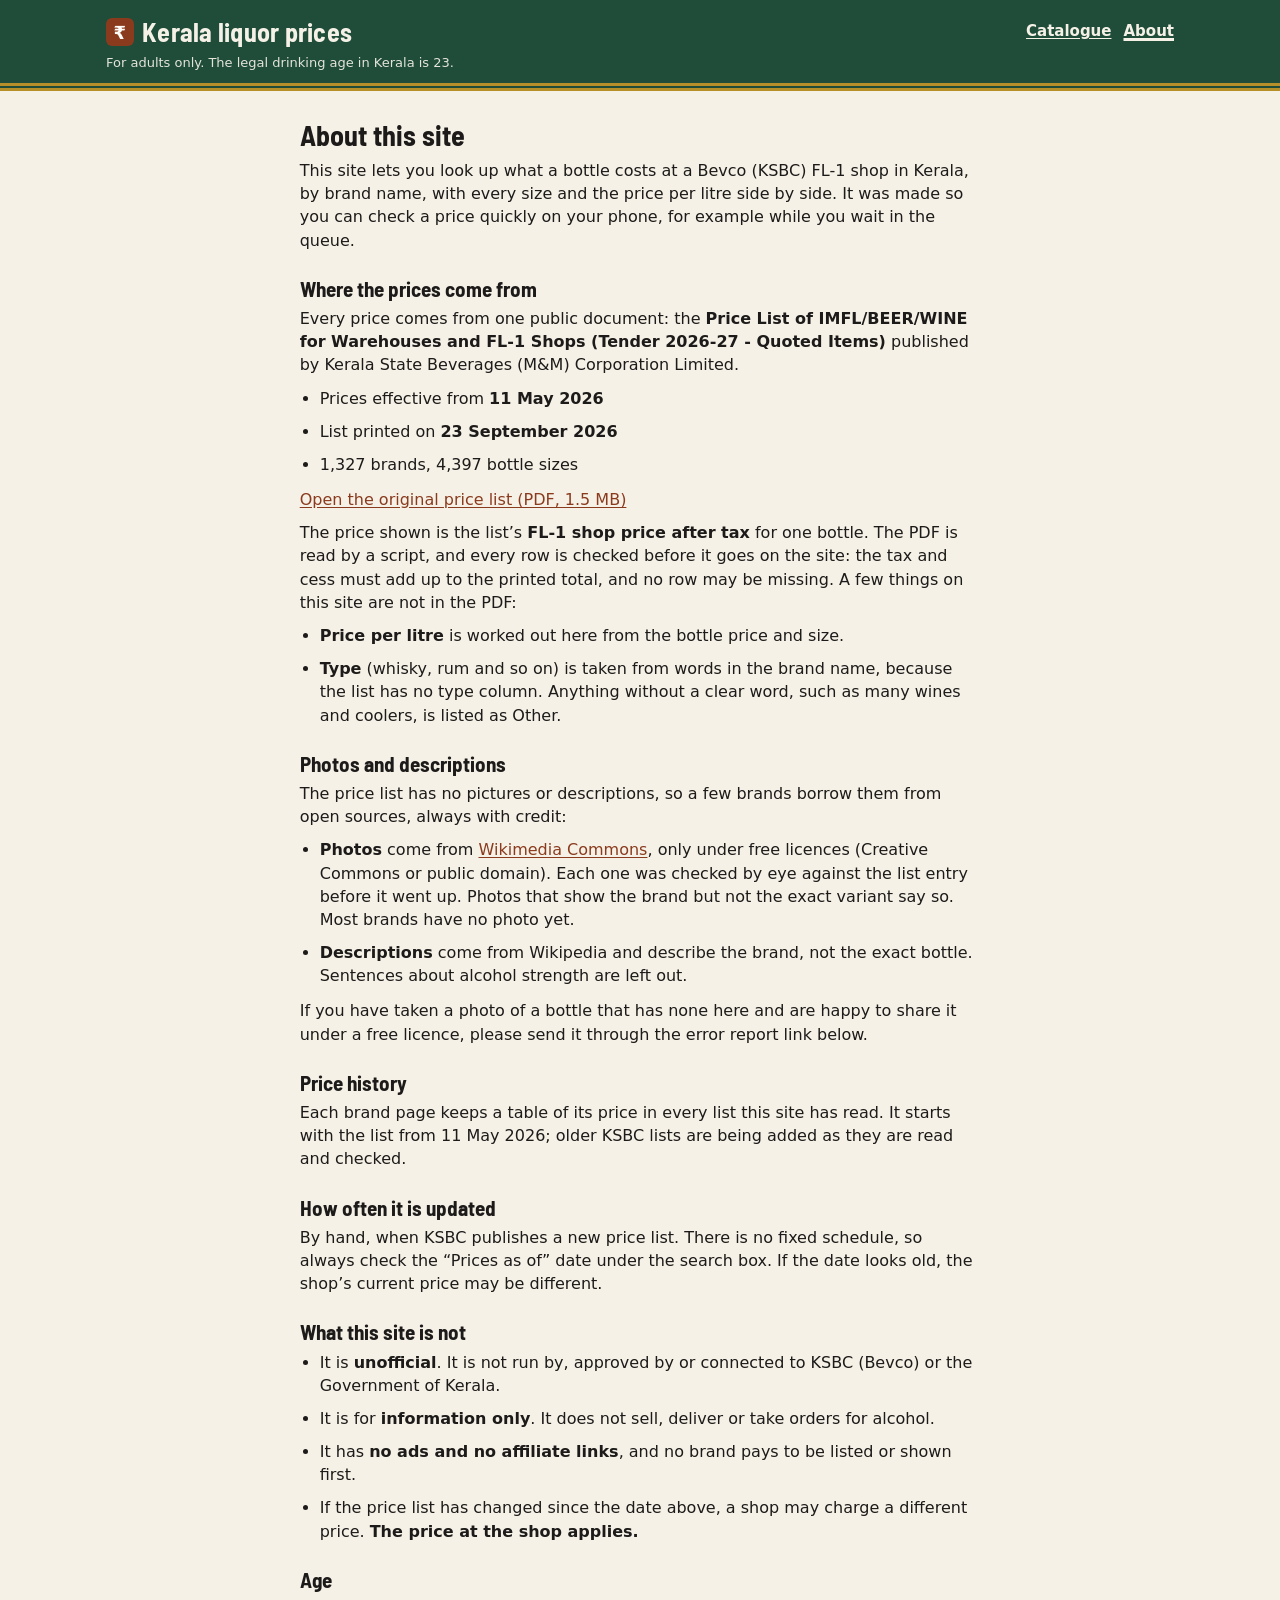
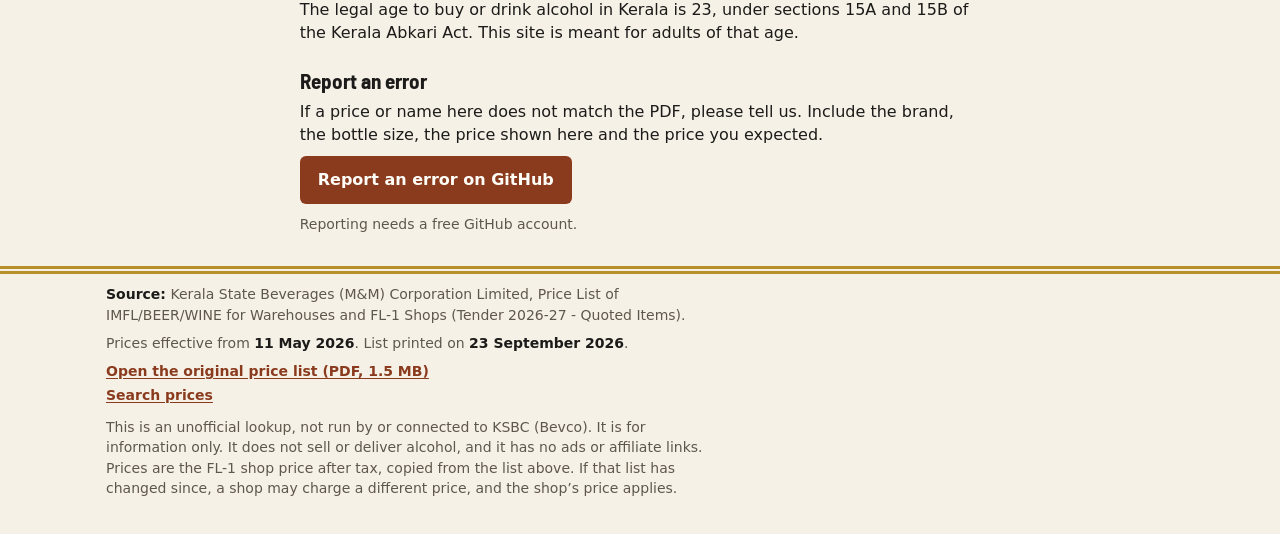
==== about.html @ 92f847cf "Add brand pages, catalogue, licensed photos and a visual refresh - A static page per brand (p/<id>.h" ====
<!doctype html>
<html lang="en" data-meta-src="data/meta.json">
<head>
<meta charset="utf-8">
<meta name="viewport" content="width=device-width, initial-scale=1">
<title>About: Kerala liquor prices</title>
<meta name="description" content="Where the Kerala liquor price data comes from, how often it is updated, and how to report a wrong price. Unofficial, informational only.">
<link rel="canonical" href="https://niap3.github.io/beverage_lister/about.html">
<meta property="og:type" content="website">
<meta property="og:site_name" content="Kerala liquor prices">
<meta property="og:title" content="About: Kerala liquor prices">
<meta property="og:description" content="Where the price data comes from, how often it is updated, and how to report a wrong price.">
<meta property="og:url" content="https://niap3.github.io/beverage_lister/about.html">
<meta property="og:image" content="https://niap3.github.io/beverage_lister/assets/og-image.png">
<meta property="og:image:width" content="1200">
<meta property="og:image:height" content="630">
<meta property="og:image:alt" content="Kerala liquor prices. Search the Bevco shop price list.">
<meta property="og:locale" content="en_IN">
<meta name="twitter:card" content="summary_large_image">
<meta name="theme-color" content="#1F4D3A">
<link rel="icon" href="data:image/svg+xml,%3Csvg xmlns='http://www.w3.org/2000/svg' viewBox='0 0 32 32'%3E%3Crect width='32' height='32' rx='6' fill='%238A3B1E'/%3E%3Ctext x='16' y='24' font-size='22' font-family='sans-serif' font-weight='700' text-anchor='middle' fill='%23FFFDF8'%3E%E2%82%B9%3C/text%3E%3C/svg%3E">
<link rel="preload" href="assets/fonts/barlow-semi-condensed-latin-700-normal.woff2" as="font" type="font/woff2" crossorigin>
<link rel="stylesheet" href="assets/style.css">
</head>
<body>

<a class="skip" href="#main">Skip to content</a>

<header class="masthead">
  <div class="wrap masthead-row">
    <p class="site-name"><a href="./"><span class="logo-mark" aria-hidden="true">₹</span>Kerala liquor prices</a></p>
    <nav aria-label="Site" class="site-nav"><a href="catalogue.html">Catalogue</a> <a href="about.html" aria-current="page">About</a></nav>
  </div>
  <div class="wrap">
    <p class="age">For adults only. The legal drinking age in Kerala is 23.</p>
  </div>
</header>

<main class="wrap prose" id="main" tabindex="-1">
  <h1>About this site</h1>
  <p>This site lets you look up what a bottle costs at a Bevco (KSBC) FL-1 shop in Kerala, by brand name, with every size and the price per litre side by side. It was made so you can check a price quickly on your phone, for example while you wait in the queue.</p>

  <h2>Where the prices come from</h2>
  <p>Every price comes from one public document: the <strong><span data-meta="title">Price List of IMFL/BEER/WINE for Warehouses and FL-1 Shops (Tender 2026-27 - Quoted Items)</span></strong> published by Kerala State Beverages (M&amp;M) Corporation Limited.</p>
  <ul>
    <li>Prices effective from <strong data-meta="effective">11 May 2026</strong></li>
    <li>List printed on <strong data-meta="printed">23 September 2026</strong></li>
    <li><span data-meta="brands">1,327</span> brands, <span data-meta="bottles">4,397</span> bottle sizes</li>
  </ul>
  <p><a href="source/pricelist.pdf">Open the original price list (PDF, 1.5 MB)</a></p>
  <p>The price shown is the list’s <strong>FL-1 shop price after tax</strong> for one bottle. The PDF is read by a script, and every row is checked before it goes on the site: the tax and cess must add up to the printed total, and no row may be missing. A few things on this site are not in the PDF:</p>
  <ul>
    <li><strong>Price per litre</strong> is worked out here from the bottle price and size.</li>
    <li><strong>Type</strong> (whisky, rum and so on) is taken from words in the brand name, because the list has no type column. Anything without a clear word, such as many wines and coolers, is listed as Other.</li>
  </ul>

  <h2>Photos and descriptions</h2>
  <p>The price list has no pictures or descriptions, so a few brands borrow them from open sources, always with credit:</p>
  <ul>
    <li><strong>Photos</strong> come from <a href="https://commons.wikimedia.org/">Wikimedia Commons</a>, only under free licences (Creative Commons or public domain). Each one was checked by eye against the list entry before it went up. Photos that show the brand but not the exact variant say so. Most brands have no photo yet.</li>
    <li><strong>Descriptions</strong> come from Wikipedia and describe the brand, not the exact bottle. Sentences about alcohol strength are left out.</li>
  </ul>
  <p>If you have taken a photo of a bottle that has none here and are happy to share it under a free licence, please send it through the error report link below.</p>

  <h2>Price history</h2>
  <p>Each brand page keeps a table of its price in every list this site has read. It starts with the list from <span data-meta="effective">11 May 2026</span>; older KSBC lists are being added as they are read and checked.</p>

  <h2>How often it is updated</h2>
  <p>By hand, when KSBC publishes a new price list. There is no fixed schedule, so always check the “Prices as of” date under the search box. If the date looks old, the shop’s current price may be different.</p>

  <h2>What this site is not</h2>
  <ul>
    <li>It is <strong>unofficial</strong>. It is not run by, approved by or connected to KSBC (Bevco) or the Government of Kerala.</li>
    <li>It is for <strong>information only</strong>. It does not sell, deliver or take orders for alcohol.</li>
    <li>It has <strong>no ads and no affiliate links</strong>, and no brand pays to be listed or shown first.</li>
    <li>If the price list has changed since the date above, a shop may charge a different price. <strong>The price at the shop applies.</strong></li>
  </ul>

  <h2>Age</h2>
  <p>The legal age to buy or drink alcohol in Kerala is 23, under sections 15A and 15B of the Kerala Abkari Act. This site is meant for adults of that age.</p>

  <h2>Report an error</h2>
  <p>If a price or name here does not match the PDF, please tell us. Include the brand, the bottle size, the price shown here and the price you expected.</p>
  <p><a class="button-link" href="https://github.com/niap3/beverage_lister/issues/new?title=Price%20error%3A%20&amp;body=Brand%3A%0ABottle%20size%3A%0APrice%20on%20this%20site%3A%0APrice%20in%20the%20PDF%20or%20at%20the%20shop%3A%0ALink%20to%20the%20search%20(copy%20the%20address%20bar)%3A%0A">Report an error on GitHub</a></p>
  <p class="small">Reporting needs a free GitHub account.</p>
</main>

<footer class="footer">
  <div class="wrap">
    <p><strong>Source:</strong> Kerala State Beverages (M&amp;M) Corporation Limited, <span data-meta="title">Price List of IMFL/BEER/WINE for Warehouses and FL-1 Shops (Tender 2026-27 - Quoted Items)</span>.</p>
    <p>Prices effective from <strong data-meta="effective">11 May 2026</strong>. List printed on <strong data-meta="printed">23 September 2026</strong>.</p>
    <p><a href="source/pricelist.pdf">Open the original price list (PDF, 1.5 MB)</a><br><a href="./">Search prices</a></p>
    <p>This is an unofficial lookup, not run by or connected to KSBC (Bevco). It is for information only. It does not sell or deliver alcohol, and it has no ads or affiliate links. Prices are the FL-1 shop price after tax, copied from the list above. If that list has changed since, a shop may charge a different price, and the shop’s price applies.</p>
  </div>
</footer>

<script src="assets/meta.js"></script>
</body>
</html>
---- assets/style.css ----
/* Kerala liquor prices. Mobile first; see DESIGN.md for the reasoning. */

:root {
  --paper: #F6F1E7;
  --card: #FFFDF8;
  --ink: #1C1B19;
  --muted: #5E574C;
  --laterite: #8A3B1E;
  --on-accent: #FFFDF8;
  --leaf: #1F4D3A;
  --on-leaf: #F6F1E7;
  --rule: #D9CFBD;
  --gold: #B8902A;           /* kasavu border gold; decorative only, never text */
  --mast-bg: #1F4D3A;
  --mast-fg: #F6F1E7;
  --shadow: 0 1px 2px rgba(60, 40, 20, 0.06), 0 6px 18px rgba(60, 40, 20, 0.06);
  --price-font: "Barlow Semi Condensed", "Arial Narrow", system-ui, sans-serif;
  color-scheme: light dark;
}

@media (prefers-color-scheme: dark) {
  :root {
    --paper: #14120F;
    --card: #1E1B17;
    --ink: #F3EEE4;
    --muted: #B5AC9C;
    --laterite: #E8956F;
    --on-accent: #14120F;
    --leaf: #86C3A3;
    --on-leaf: #14120F;
    --rule: #3A342C;
    --gold: #C9A43A;
    --mast-bg: #183D2E;        /* deep green in dark mode too; pastel lost the kasavu stripe */
    --mast-fg: #F3EEE4;
    --shadow: 0 1px 2px rgba(0, 0, 0, 0.4);
  }
}

*, *::before, *::after { box-sizing: border-box; }

[hidden] { display: none !important; }

html { -webkit-text-size-adjust: 100%; }

body {
  margin: 0;
  background: var(--paper);
  color: var(--ink);
  font: 16px/1.45 system-ui, -apple-system, "Segoe UI", Roboto, "Noto Sans", sans-serif;
}

.wrap {
  max-width: 1100px;
  margin: 0 auto;
  padding: 0 16px;
}

.visually-hidden {
  position: absolute !important;
  width: 1px; height: 1px;
  overflow: hidden;
  clip: rect(0 0 0 0);
  white-space: nowrap;
}

a { color: var(--laterite); text-underline-offset: 2px; }

:focus-visible {
  outline: 3px solid var(--leaf);
  outline-offset: 2px;
}

/* Self-hosted (OFL, see assets/fonts/OFL-LICENSE.txt): no third-party
 * request, nothing render-blocking. Latin subset, the one weight used. */
@font-face {
  font-family: "Barlow Semi Condensed";
  font-style: normal;
  font-weight: 700;
  font-display: swap;
  src: url("fonts/barlow-semi-condensed-latin-700-normal.woff2") format("woff2");
}

.skip {
  position: absolute;
  left: 8px;
  top: -100px;
  z-index: 10;
  padding: 10px 14px;
  background: var(--card);
  color: var(--ink);
  font-weight: 600;
  border-radius: 6px;
}
.skip:focus { top: 8px; }

main:focus { outline: none; }

/* ---------- Masthead ---------- */

.masthead {
  background: var(--leaf);
  color: var(--on-leaf);
  padding: 10px 0 8px;
}
.masthead :focus-visible { outline-color: var(--on-leaf); }
.masthead-row {
  display: flex;
  align-items: center;
  justify-content: space-between;
  gap: 12px;
}
.site-name {
  margin: 0;
  font: 700 1.375rem/1.1 var(--price-font);
  letter-spacing: 0.01em;
}
.site-name a { color: inherit; text-decoration: none; }
.masthead nav a {
  display: inline-flex;
  align-items: center;
  min-height: 44px;
  padding: 0 4px;
  color: var(--on-leaf);
  font-weight: 600;
}
.age {
  margin: 0;
  font-size: 0.8125rem;
}

.asof {
  margin: 6px 0 0;
  font-size: 0.875rem;
  color: var(--muted);
}
.asof time { color: var(--ink); font-weight: 600; }

/* ---------- Search bar (sticky) ---------- */

.searchbar {
  position: sticky;
  top: 0;
  z-index: 2;
  background: var(--paper);
  border-bottom: 1px solid var(--rule);
  padding: 10px 0;
}

.search { position: relative; }

.search input {
  width: 100%;
  height: 48px;
  padding: 0 48px 0 14px;
  border: 2px solid var(--ink);
  border-radius: 6px;
  background: var(--card);
  color: var(--ink);
  font-size: 1.0625rem;   /* 17px: also stops iOS zooming on focus */
  -webkit-appearance: none;
  appearance: none;
}
.search input::placeholder { color: var(--muted); opacity: 1; }
.search input::-webkit-search-cancel-button { display: none; }

.clear {
  position: absolute;
  top: 2px; right: 2px;
  width: 44px; height: 44px;
  border: 0;
  background: none;
  color: var(--muted);
  font-size: 1.75rem;
  line-height: 1;
  cursor: pointer;
  border-radius: 4px;
}

.controls {
  display: flex;
  align-items: flex-start;
  gap: 8px;
  margin-top: 8px;
}

/* ---------- Filters ---------- */

.filters { flex: 1 1 auto; min-width: 0; }

.filters > summary {
  display: inline-flex;
  align-items: center;
  gap: 6px;
  min-height: 44px;
  padding: 0 14px;
  border: 1px solid var(--rule);
  border-radius: 6px;
  background: var(--card);
  font-weight: 600;
  cursor: pointer;
  list-style: none;
}
.filters > summary::-webkit-details-marker { display: none; }
.filters > summary::after { content: "▾"; color: var(--muted); }
.filters[open] > summary::after { content: "▴"; }

.count {
  display: inline-block;
  min-width: 1.5em;
  padding: 0 6px;
  border-radius: 999px;
  background: var(--laterite);
  color: var(--on-accent);
  font-size: 0.8125rem;
  text-align: center;
}

.panel {
  margin-top: 8px;
  padding: 12px;
  border: 1px solid var(--rule);
  border-radius: 6px;
  background: var(--card);
  max-height: 60vh;
  overflow-y: auto;
}

fieldset {
  margin: 0 0 14px;
  padding: 0;
  border: 0;
  min-width: 0;
}
legend, .field {
  padding: 0;
  margin-bottom: 6px;
  font-size: 0.875rem;
  font-weight: 600;
  color: var(--muted);
}

.chips { display: flex; flex-wrap: wrap; gap: 6px; }

.chip { position: relative; }
.chip input {
  position: absolute;
  opacity: 0;
  width: 1px; height: 1px;
}
.chip span {
  display: inline-flex;
  align-items: center;
  min-height: 44px;
  padding: 0 14px;
  border: 1px solid var(--rule);
  border-radius: 999px;
  background: var(--paper);
  color: var(--ink);
  font-size: 0.9375rem;
  cursor: pointer;
  transition: background-color 120ms, color 120ms;
}
.chip input:checked + span {
  background: var(--laterite);
  border-color: var(--laterite);
  color: var(--on-accent);
  font-weight: 600;
}
.chip input:checked + span::before { content: "✓"; margin-right: 6px; }
.chip input:focus-visible + span {
  outline: 3px solid var(--leaf);
  outline-offset: 2px;
}

.price { display: flex; flex-wrap: wrap; gap: 8px 12px; }
.price legend { width: 100%; }
.price label { display: flex; align-items: center; gap: 6px; font-size: 0.9375rem; }

input[type="number"], select {
  min-height: 44px;
  padding: 0 10px;
  border: 1px solid var(--muted);
  border-radius: 6px;
  background: var(--paper);
  color: var(--ink);
  font: inherit;
  font-size: 1rem;
}
input[type="number"] { width: 7.5em; }

.field { display: block; margin-bottom: 14px; }
.field select { display: block; width: 100%; margin-top: 6px; color: var(--ink); font-weight: 400; }

.sort {
  display: flex;
  align-items: center;
  gap: 6px;
  font-size: 0.875rem;
  font-weight: 600;
  color: var(--muted);
}
.sort select { max-width: 11.5em; color: var(--ink); font-weight: 400; }

.link-button {
  min-height: 44px;
  padding: 0 4px;
  border: 0;
  background: none;
  color: var(--laterite);
  font: inherit;
  font-weight: 600;
  text-decoration: underline;
  text-underline-offset: 2px;
  cursor: pointer;
}

/* ---------- Results ---------- */

.summary {
  margin: 14px 0 6px;
  font-size: 0.9375rem;
  color: var(--muted);
}
.notice {
  margin: 0 0 10px;
  padding: 10px 12px;
  border-left: 4px solid var(--laterite);
  background: var(--card);
  font-size: 0.9375rem;
}

.results {
  display: grid;
  grid-template-columns: 1fr;
  gap: 12px;
}

.card {
  display: flex;
  flex-direction: column;
  border: 1px solid var(--rule);
  border-radius: 6px;
  background: var(--card);
  overflow: hidden;
}

.card h2 {
  margin: 0;
  padding: 12px 14px 10px;
  font-size: 0.9375rem;
  font-weight: 650;
  line-height: 1.3;
  letter-spacing: 0.01em;
  overflow-wrap: anywhere;
}

/* Tariff-style size cells separated by hairlines. Each cell draws its own
 * left/top rule and is pulled back 1px, so rows always fill edge to edge
 * with no empty grid tracks. */
.sizes {
  display: flex;
  flex-wrap: wrap;
  margin: 0;
  padding: 0;
  list-style: none;
  border-top: 1px solid var(--rule);
  overflow: hidden;
}
.sizes li {
  flex: 1 1 6.5rem;
  margin: -1px 0 0 -1px;
  padding: 10px 12px 10px 14px;
  border-left: 1px solid var(--rule);
  border-top: 1px solid var(--rule);
  min-width: 0;
}
.ml {
  display: block;
  font-size: 0.8125rem;
  font-weight: 600;
  color: var(--muted);
}
.price-tag {
  display: block;
  margin: 2px 0 3px;
  font: 700 clamp(1.75rem, 8vw, 2.25rem)/1 var(--price-font);
  font-variant-numeric: tabular-nums lining-nums;
  color: var(--ink);
  white-space: nowrap;
}
.per-litre {
  display: block;
  font-size: 0.8125rem;
  color: var(--muted);
}

.meta {
  margin: auto 0 0;
  padding: 8px 14px 10px;
  border-top: 1px solid var(--rule);
  font-size: 0.8125rem;
  color: var(--muted);
  overflow-wrap: anywhere;
}
.meta .cat { color: var(--ink); font-weight: 600; }

.hidden-sizes {
  display: block;
  padding: 0 14px;
  margin: 2px 0 6px;
  min-height: 40px;
}

.more {
  display: block;
  width: 100%;
  min-height: 48px;
  margin: 16px 0 0;
  border: 2px solid var(--ink);
  border-radius: 6px;
  background: var(--card);
  color: var(--ink);
  font: inherit;
  font-weight: 600;
  cursor: pointer;
}

.empty {
  margin: 8px 0 0;
  padding: 18px 16px;
  border: 1px solid var(--rule);
  border-left: 4px solid var(--laterite);
  border-radius: 6px;
  background: var(--card);
}
.empty h2 {
  margin: 0 0 6px;
  font: 700 1.375rem/1.2 var(--price-font);
  overflow-wrap: anywhere;
}
.empty p { margin: 0 0 8px; }
.empty p:last-child { margin-bottom: 0; }

.error { color: var(--laterite); }

/* ---------- Footer ---------- */

.footer {
  margin-top: 32px;
  padding: 18px 0 28px;
  border-top: 1px solid var(--rule);
  font-size: 0.875rem;
  color: var(--muted);
}
.footer p { margin: 0 0 8px; max-width: 70ch; }
.footer strong { color: var(--ink); font-weight: 600; }
.footer a { display: inline-block; min-height: 24px; font-weight: 600; }

/* ---------- Wider screens ---------- */

@media (min-width: 700px) {
  .results { grid-template-columns: repeat(2, minmax(0, 1fr)); }
  .site-name { font-size: 1.625rem; }
}
@media (min-width: 1050px) {
  .results { grid-template-columns: repeat(3, minmax(0, 1fr)); }
}

/* ---------- Card footer and compare button ---------- */

.card-foot {
  display: flex;
  align-items: center;
  justify-content: space-between;
  gap: 8px;
  margin-top: auto;
  padding: 4px 8px 4px 14px;
  border-top: 1px solid var(--rule);
}
.card-foot .meta { margin: 0; padding: 6px 0; border: 0; }

.cmp-btn {
  flex: none;
  min-height: 44px;
  padding: 0 12px;
  border: 1px solid var(--rule);
  border-radius: 999px;
  background: var(--paper);
  color: var(--ink);
  font: inherit;
  font-size: 0.875rem;
  font-weight: 600;
  cursor: pointer;
}
.cmp-btn[aria-pressed="true"] {
  background: var(--leaf);
  border-color: var(--leaf);
  color: var(--on-leaf);
}
.cmp-btn[aria-pressed="true"]::before { content: "✓ "; }
.cmp-btn[aria-disabled="true"] { color: var(--muted); }

/* ---------- Compare tray (fixed to the bottom) ---------- */

body.has-tray { padding-bottom: 72px; }

.tray {
  position: fixed;
  left: 0; right: 0; bottom: 0;
  z-index: 5;
  background: var(--card);
  border-top: 2px solid var(--ink);
  padding: 8px 0 calc(8px + env(safe-area-inset-bottom, 0px));
}
.tray-inner {
  display: flex;
  align-items: center;
  gap: 8px;
}
.tray-text {
  flex: 1 1 auto;
  margin: 0;
  font-size: 0.875rem;
  line-height: 1.3;
}
.tray-open {
  flex: none;
  min-height: 44px;
  padding: 0 16px;
  border: 0;
  border-radius: 6px;
  background: var(--laterite);
  color: var(--on-accent);
  font: inherit;
  font-weight: 700;
  cursor: pointer;
}
.tray-open:disabled { background: var(--rule); color: var(--muted); cursor: default; }

/* ---------- Compare dialog ---------- */

.compare {
  width: 100%;
  max-width: 760px;
  max-height: 100%;
  margin: auto;
  padding: 0;
  border: 0;
  border-radius: 0;
  background: var(--paper);
  color: var(--ink);
}
.compare::backdrop { background: rgba(20, 18, 15, 0.6); }
@media (min-width: 700px) {
  .compare { max-height: calc(100% - 48px); border-radius: 8px; }
}
.compare-head {
  position: sticky;
  top: 0;
  z-index: 1;
  display: flex;
  align-items: center;
  justify-content: space-between;
  padding: 6px 6px 6px 16px;
  background: var(--leaf);
  color: var(--on-leaf);
}
.compare-head h2 { margin: 0; font: 700 1.25rem/1.2 var(--price-font); }
.compare-head .close { color: var(--on-leaf); position: static; }
.compare-head :focus-visible { outline-color: var(--on-leaf); }
.close {
  width: 44px; height: 44px;
  border: 0;
  background: none;
  font-size: 1.75rem;
  line-height: 1;
  cursor: pointer;
  border-radius: 4px;
}
.compare-body { padding: 12px 8px 16px; }
.compare-body > p { margin: 0 8px 10px; font-size: 0.875rem; color: var(--muted); }

.table-scroll { overflow-x: auto; }
.cmp-table {
  width: 100%;
  border-collapse: collapse;
  table-layout: fixed;
  background: var(--card);
}
.cmp-table th, .cmp-table td {
  padding: 8px 6px;
  border: 1px solid var(--rule);
  vertical-align: top;
  text-align: left;
  overflow-wrap: anywhere;
}
.cmp-table thead th { font-size: 0.8125rem; font-weight: 650; line-height: 1.25; }
.cmp-table .size-col { width: 4.2rem; }
.cmp-table tbody th { font-size: 0.8125rem; color: var(--muted); font-weight: 600; }
.cmp-cat { display: block; margin-top: 4px; font-weight: 400; color: var(--muted); }
.cmp-table .link-button { min-height: 36px; padding: 0; font-size: 0.8125rem; }
.cmp-price {
  display: block;
  font: 700 clamp(1.25rem, 5.6vw, 1.75rem)/1.05 var(--price-font);
  font-variant-numeric: tabular-nums lining-nums;
  white-space: nowrap;
}
.cmp-table .none { color: var(--muted); font-size: 0.8125rem; }
.lowest {
  display: inline-block;
  margin-top: 4px;
  padding: 1px 6px;
  border-radius: 999px;
  background: var(--leaf);
  color: var(--on-leaf);
  font-size: 0.75rem;
  font-weight: 700;
}
.cmp-table tr.overall th, .cmp-table tr.overall td { border-top: 2px solid var(--ink); }

/* ---------- Site nav (several links) ---------- */

.site-nav { display: flex; gap: 0 12px; flex-wrap: nowrap; }
.masthead .site-nav a { font-size: 0.9375rem; padding: 0; }
@media (max-width: 420px) {
  .site-name { font-size: 1.1875rem; }
  .masthead-row { gap: 8px; }
}
.masthead nav a[aria-current="page"] { text-decoration-thickness: 3px; }

/* ---------- Brand pages ---------- */

.page { padding-top: 8px; }
.crumbs { margin: 12px 0 0; font-size: 0.875rem; color: var(--muted); }
.crumbs a { display: inline-block; min-height: 24px; }
.product h1 {
  margin: 6px 0 2px;
  font: 700 1.625rem/1.15 var(--price-font);
  overflow-wrap: anywhere;
}
.product h2 { margin: 24px 0 8px; font: 700 1.25rem/1.2 var(--price-font); }
.product-main { display: grid; gap: 12px; margin-top: 12px; }
.product-photo { margin: 0; }
.product-photo img {
  display: block;
  width: 100%;
  max-width: 320px;
  height: auto;
  max-height: 260px;
  object-fit: contain;
  background: var(--card);
  border: 1px solid var(--rule);
  border-radius: 6px;
}
.product-photo figcaption { margin-top: 4px; font-size: 0.75rem; color: var(--muted); }
.actions { display: flex; flex-wrap: wrap; align-items: center; gap: 8px 16px; margin: 16px 0 0; }
.actions > a:not(.button-link) { display: inline-flex; align-items: center; min-height: 44px; font-weight: 600; }
.facts { display: grid; grid-template-columns: max-content 1fr; gap: 6px 14px; margin: 0; }
.facts dt { font-weight: 600; color: var(--muted); }
.facts dd { margin: 0; overflow-wrap: anywhere; }
.codes { margin: 0; padding: 0; list-style: none; }
.codes code { font-size: 0.9375rem; }
.history { max-width: 640px; }
.history td { font-variant-numeric: tabular-nums; }
.about-brand p:first-of-type { max-width: 70ch; }
.card-link { color: inherit; text-decoration: none; }
.card h2.has-thumb { display: flex; align-items: center; gap: 10px; }
.thumb {
  flex: none;
  width: 44px; height: 56px;
  object-fit: contain;
  background: #fff;
  border: 1px solid var(--rule);
  border-radius: 4px;
}
.card-link:hover, .card-link:focus-visible { text-decoration: underline; }

@media (min-width: 700px) {
  .product-main { grid-template-columns: minmax(0, 1fr) auto; align-items: start; }
  .product-photo img { width: 280px; max-height: 320px; }
}

/* ---------- Catalogue ---------- */

.cat-tiles {
  display: grid;
  grid-template-columns: repeat(auto-fill, minmax(150px, 1fr));
  gap: 10px;
  margin: 16px 0 0;
  padding: 0;
  list-style: none;
}
.cat-tiles a {
  display: block;
  min-height: 44px;
  padding: 12px 14px;
  border: 1px solid var(--rule);
  border-radius: 6px;
  background: var(--card);
  color: var(--ink);
  text-decoration: none;
}
.cat-name { display: block; font: 700 1.375rem/1.1 var(--price-font); }
.cat-count { display: block; margin-top: 4px; font-size: 0.875rem; color: var(--muted); }
.jump { display: flex; flex-wrap: wrap; gap: 4px; margin: 12px 0; }
.jump a {
  display: inline-flex; align-items: center; justify-content: center;
  min-width: 36px; min-height: 36px;
  border: 1px solid var(--rule); border-radius: 4px;
  background: var(--card); text-decoration: none; font-weight: 600;
}
.page h1 { margin: 12px 0 8px; font: 700 1.75rem/1.15 var(--price-font); }
.page > h2 { margin: 20px 0 6px; font: 700 1.25rem/1.2 var(--price-font); scroll-margin-top: 8px; }
.brand-list { margin: 0; padding: 0; list-style: none; border-top: 1px solid var(--rule); }
.brand-list li {
  display: grid;
  grid-template-columns: 1fr auto;
  gap: 0 12px;
  padding: 8px 0;
  border-bottom: 1px solid var(--rule);
}
.brand-list a { grid-column: 1 / -1; font-weight: 600; overflow-wrap: anywhere; }
.brand-sizes { font-size: 0.8125rem; color: var(--muted); }
.brand-from { font: 700 1.125rem/1.2 var(--price-font); text-align: right; }

/* ---------- About page ---------- */

.prose { max-width: 70ch; padding-top: 8px; }
.prose h1 { margin: 20px 0 8px; font: 700 1.75rem/1.15 var(--price-font); }
.prose h2 { margin: 24px 0 6px; font: 700 1.3125rem/1.2 var(--price-font); }
.prose p, .prose li { margin: 0 0 10px; }
.prose ul { padding-left: 1.25rem; margin: 0 0 12px; }
.button-link {
  display: inline-flex;
  align-items: center;
  min-height: 48px;
  padding: 0 18px;
  border-radius: 6px;
  background: var(--laterite);
  color: var(--on-accent);
  font-weight: 700;
  text-decoration: none;
}
.small { font-size: 0.875rem; color: var(--muted); }

/* ---------- Visual refresh ---------- */

/* Type accents: a stripe and a dot only, never behind text, so they carry no
 * contrast burden. The type is always also written out. */
[data-cat="whisky"]  { --accent: #B7791F; }
[data-cat="brandy"]  { --accent: #8A3B1E; }
[data-cat="rum"]     { --accent: #6B4226; }
[data-cat="vodka"]   { --accent: #3B6E8F; }
[data-cat="gin"]     { --accent: #2F7D6D; }
[data-cat="beer"]    { --accent: #C99A2E; }
[data-cat="wine"]    { --accent: #7B2D4F; }
[data-cat="liqueur"] { --accent: #5E3A87; }
[data-cat="tequila"] { --accent: #5C7A29; }
[data-cat="other"]   { --accent: #8C8577; }

/* Kasavu: the gold double stripe of a Kerala sari border. */
.masthead { position: relative; padding-bottom: 18px; background: var(--mast-bg); color: var(--mast-fg); }
.masthead .site-nav a, .masthead a { color: var(--mast-fg); }
.masthead :focus-visible { outline-color: var(--mast-fg); }
@media (prefers-color-scheme: dark) {
  .card, .cat-tiles a, .product-prices { border-top-color: color-mix(in srgb, var(--accent, var(--rule)) 65%, white); }
  .type-links a::before, .dot::before, .meta .cat::before { background: color-mix(in srgb, var(--accent, var(--muted)) 65%, white); }
}
.masthead::after, .footer::before {
  content: "";
  position: absolute;
  left: 0; right: 0;
  height: 8px;
  background: linear-gradient(var(--gold) 0 3px, transparent 3px 5px, var(--gold) 5px 8px);
}
.masthead::after { bottom: 0; }
.footer { position: relative; border-top: 0; }
.footer::before { top: 0; }

.site-name, .site-name a { display: flex; align-items: center; gap: 8px; }
.logo-mark {
  display: inline-grid;
  place-items: center;
  flex: none;
  width: 28px; height: 28px;
  border-radius: 6px;
  background: var(--laterite);
  color: var(--on-accent);
  font: 700 1.125rem/1 var(--price-font);
}
.age { opacity: 0.92; }

/* Search with a magnifier. */
.search svg {
  position: absolute;
  left: 14px; top: 50%;
  width: 20px; height: 20px;
  transform: translateY(-50%);
  color: var(--muted);
  pointer-events: none;
}
.search input { padding-left: 44px; height: 52px; border-radius: 10px; box-shadow: var(--shadow); }
.clear { top: 4px; }

/* Results never collapse to nothing while loading, so the footer cannot
 * start on screen and then jump (that was the home page's layout shift). */
.results-main { min-height: 100vh; }

/* Welcome block on the bare home page. Hidden before first paint when the
 * URL already carries a search or filter (see the inline script in <head>). */
.intro {
  margin: 16px 0 8px;
  padding: 18px 16px 16px;
  border-radius: 10px;
  background: var(--card);
  border: 1px solid var(--rule);
  box-shadow: var(--shadow);
}
html.has-query .intro { display: none; }
.intro h2 { margin: 0 0 4px; font: 700 1.625rem/1.15 var(--price-font); }
.intro p { margin: 0 0 12px; color: var(--muted); }
.intro .intro-label { margin: 0 0 6px; font-size: 0.8125rem; font-weight: 700; letter-spacing: 0.04em; text-transform: uppercase; color: var(--muted); }
.type-links { display: flex; flex-wrap: wrap; gap: 6px; margin: 0 0 12px; padding: 0; list-style: none; }
.type-links a {
  display: inline-flex; align-items: center; gap: 6px;
  min-height: 40px; padding: 0 12px;
  border: 1px solid var(--rule); border-radius: 999px;
  background: var(--paper); color: var(--ink);
  text-decoration: none; font-weight: 600; font-size: 0.9375rem;
}
.type-links a::before, .dot::before {
  content: ""; width: 9px; height: 9px; border-radius: 50%; background: var(--accent, var(--muted));
}
.type-links .n { color: var(--muted); font-weight: 400; }
.try { font-size: 0.9375rem; }
.try a { font-weight: 600; }
.list-heading { margin: 18px 0 0; font: 700 1.125rem/1.2 var(--price-font); }

/* Cards: soft edge, rounder, a type stripe on top. */
.card { border-radius: 10px; box-shadow: var(--shadow); border-top: 4px solid var(--accent, var(--rule)); }
.card h2 { font-size: 0.96875rem; letter-spacing: 0.015em; }
.sizes li { padding: 10px 12px 12px 14px; }
.per-litre { font-size: 0.78125rem; }
.meta .cat { display: inline-flex; align-items: center; gap: 5px; }
.meta .cat::before { content: ""; width: 8px; height: 8px; border-radius: 50%; background: var(--accent, var(--muted)); }

.cmp-btn { display: inline-flex; align-items: center; gap: 4px; }
.cmp-btn .plus { font-size: 1.125rem; line-height: 1; }
.cmp-btn[aria-pressed="true"] .plus { display: none; }
.cmp-btn[aria-pressed="true"]::before { content: "✓"; }

/* Brand page and catalogue pick up the same accents. */
.product-prices { border-top: 4px solid var(--accent, var(--rule)); border-radius: 10px; box-shadow: var(--shadow); }
.product-photo img { border-radius: 10px; box-shadow: var(--shadow); }
.cat-tiles a { border-top: 4px solid var(--accent, var(--rule)); border-radius: 10px; box-shadow: var(--shadow); }
.cat-tiles .cat-count { font-size: 0.875rem; }
.cat-tiles .cat-big { display: block; margin-top: 8px; font: 700 1.5rem/1 var(--price-font); }

@media (prefers-reduced-motion: reduce) {
  *, *::before, *::after {
    transition: none !important;
    animation: none !important;
    scroll-behavior: auto !important;
  }
}
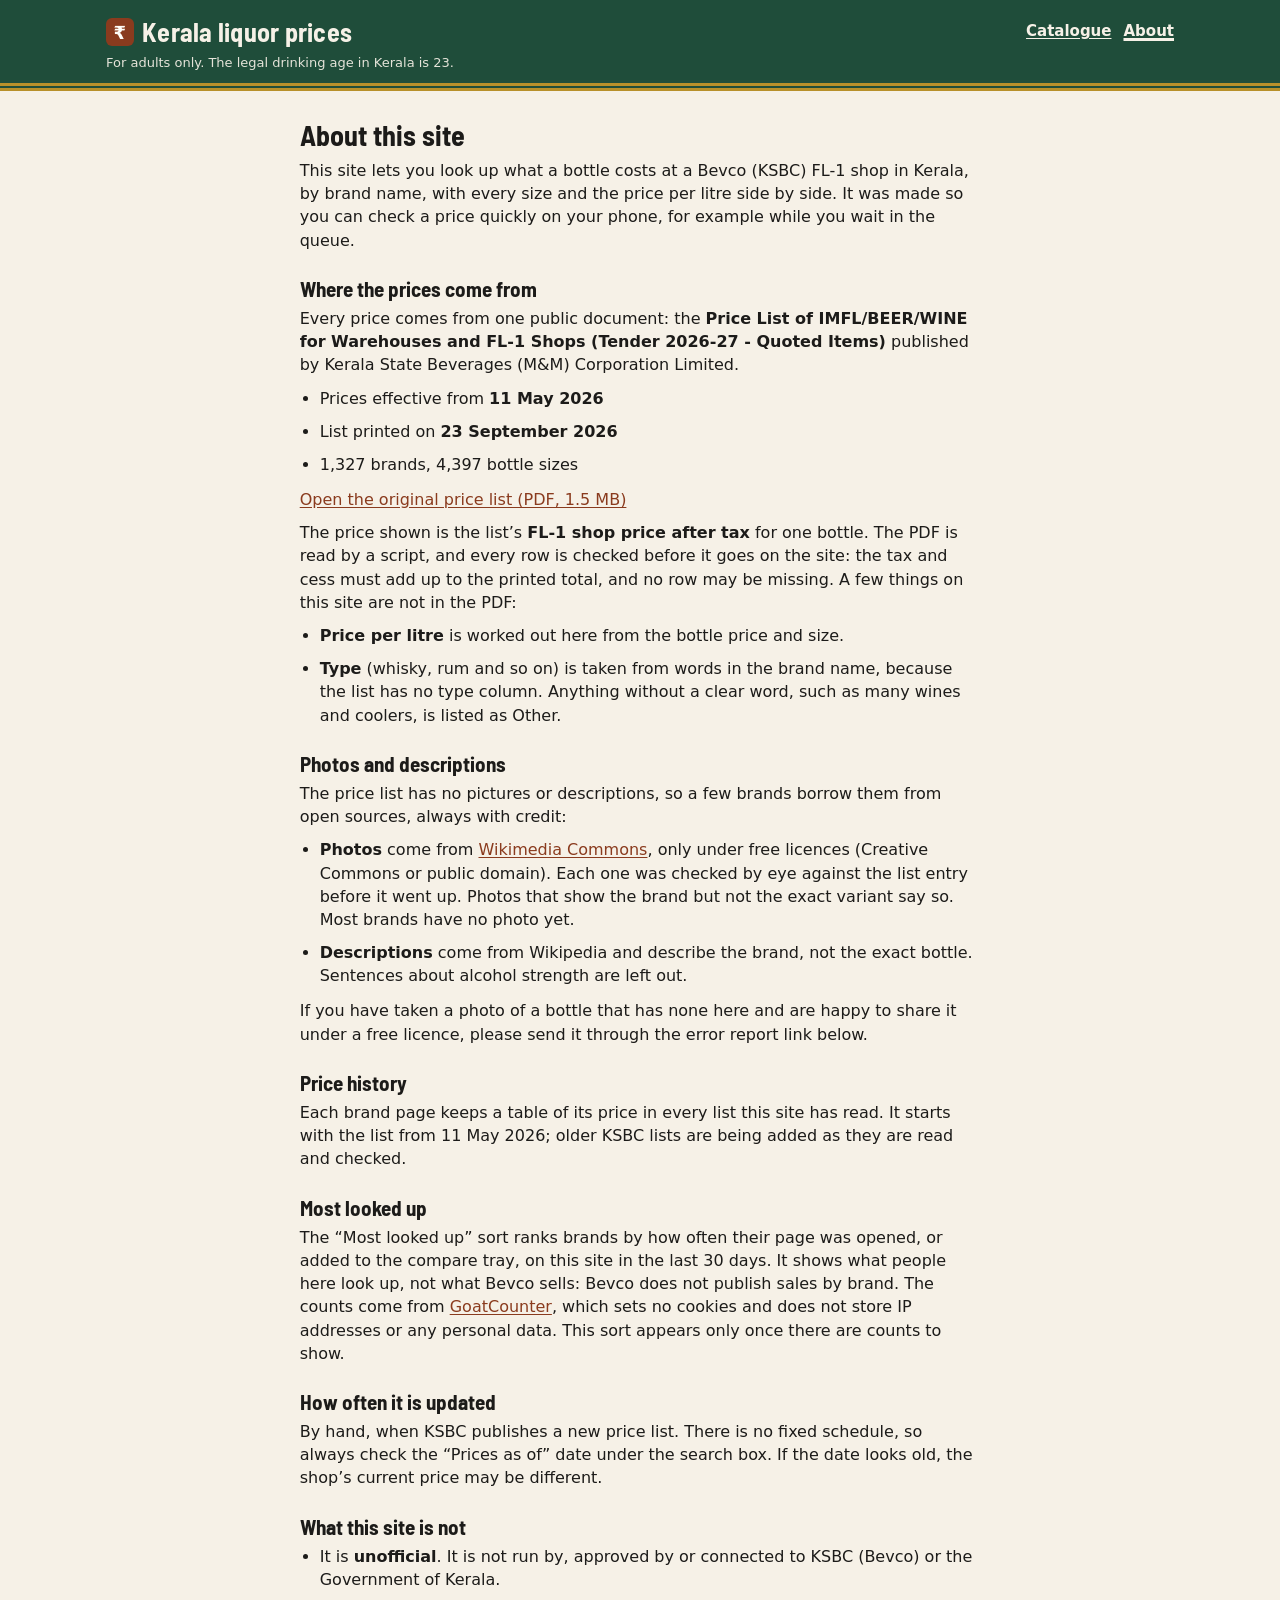
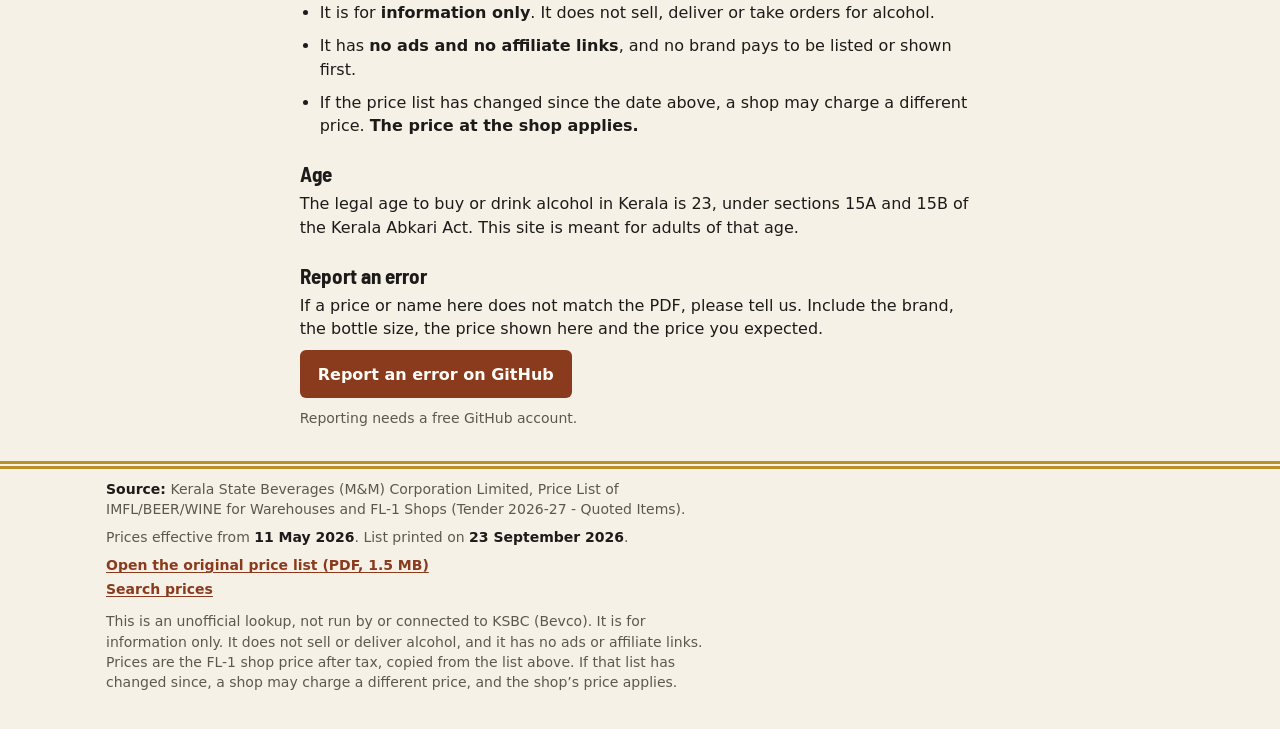
==== commit 5b651c10: "Add "Most looked up" sort, ready to switch on with GoatCounter Bevco publishes no sales by brand, so" ====
--- a/about.html
+++ b/about.html
@@ -65,6 +65,9 @@
   <h2>Price history</h2>
   <p>Each brand page keeps a table of its price in every list this site has read. It starts with the list from <span data-meta="effective">11 May 2026</span>; older KSBC lists are being added as they are read and checked.</p>
 
+  <h2>Most looked up</h2>
+  <p>The “Most looked up” sort ranks brands by how often their page was opened, or added to the compare tray, on this site in the last 30 days. It shows what people here look up, not what Bevco sells: Bevco does not publish sales by brand. The counts come from <a href="https://www.goatcounter.com/">GoatCounter</a>, which sets no cookies and does not store IP addresses or any personal data. This sort appears only once there are counts to show.</p>
+
   <h2>How often it is updated</h2>
   <p>By hand, when KSBC publishes a new price list. There is no fixed schedule, so always check the “Prices as of” date under the search box. If the date looks old, the shop’s current price may be different.</p>
 
--- a/assets/style.css
+++ b/assets/style.css
@@ -384,6 +384,7 @@
   display: block;
   margin: 2px 0 3px;
   font: 700 clamp(1.75rem, 8vw, 2.25rem)/1 var(--price-font);
+  font-size: clamp(1.5rem, 8.6cqi, 2.25rem);   /* per card width where supported */
   font-variant-numeric: tabular-nums lining-nums;
   color: var(--ink);
   white-space: nowrap;
@@ -743,6 +744,41 @@
 }
 .small { font-size: 0.875rem; color: var(--muted); }
 
+.price-quick { width: 100%; }
+.badge {
+  display: inline-block;
+  align-self: flex-start;
+  margin: -4px 14px 8px;
+  padding: 2px 8px;
+  border-radius: 999px;
+  background: var(--leaf);
+  color: var(--on-leaf);
+  font-size: 0.75rem;
+  font-weight: 700;
+}
+.panel-actions { display: flex; align-items: center; justify-content: space-between; gap: 12px; padding-top: 4px; }
+.quick {
+  min-height: 40px; padding: 0 12px;
+  border: 1px solid var(--rule); border-radius: 999px;
+  background: var(--paper); color: var(--ink);
+  font: inherit; font-size: 0.875rem; font-weight: 600; cursor: pointer;
+}
+.quick[aria-pressed="true"] { background: var(--laterite); border-color: var(--laterite); color: var(--on-accent); }
+.quick[aria-pressed="true"]::before { content: "✓ "; }
+.value-links a::before { display: none; }
+
+/* The filter panel drops down at full width under the controls row instead of
+ * being squeezed into the space beside the Sort menu. */
+.controls { position: relative; }
+.filters { position: static; }
+.filters .panel {
+  position: absolute;
+  left: 0; right: 0;
+  top: calc(100% + 6px);
+  z-index: 3;
+  box-shadow: 0 10px 30px rgba(0, 0, 0, 0.18);
+}
+
 /* ---------- Visual refresh ---------- */
 
 /* Type accents: a stripe and a dot only, never behind text, so they carry no
@@ -838,6 +874,7 @@
 
 /* Cards: soft edge, rounder, a type stripe on top. */
 .card { border-radius: 10px; box-shadow: var(--shadow); border-top: 4px solid var(--accent, var(--rule)); }
+.card, .product-prices { container-type: inline-size; }
 .card h2 { font-size: 0.96875rem; letter-spacing: 0.015em; }
 .sizes li { padding: 10px 12px 12px 14px; }
 .per-litre { font-size: 0.78125rem; }
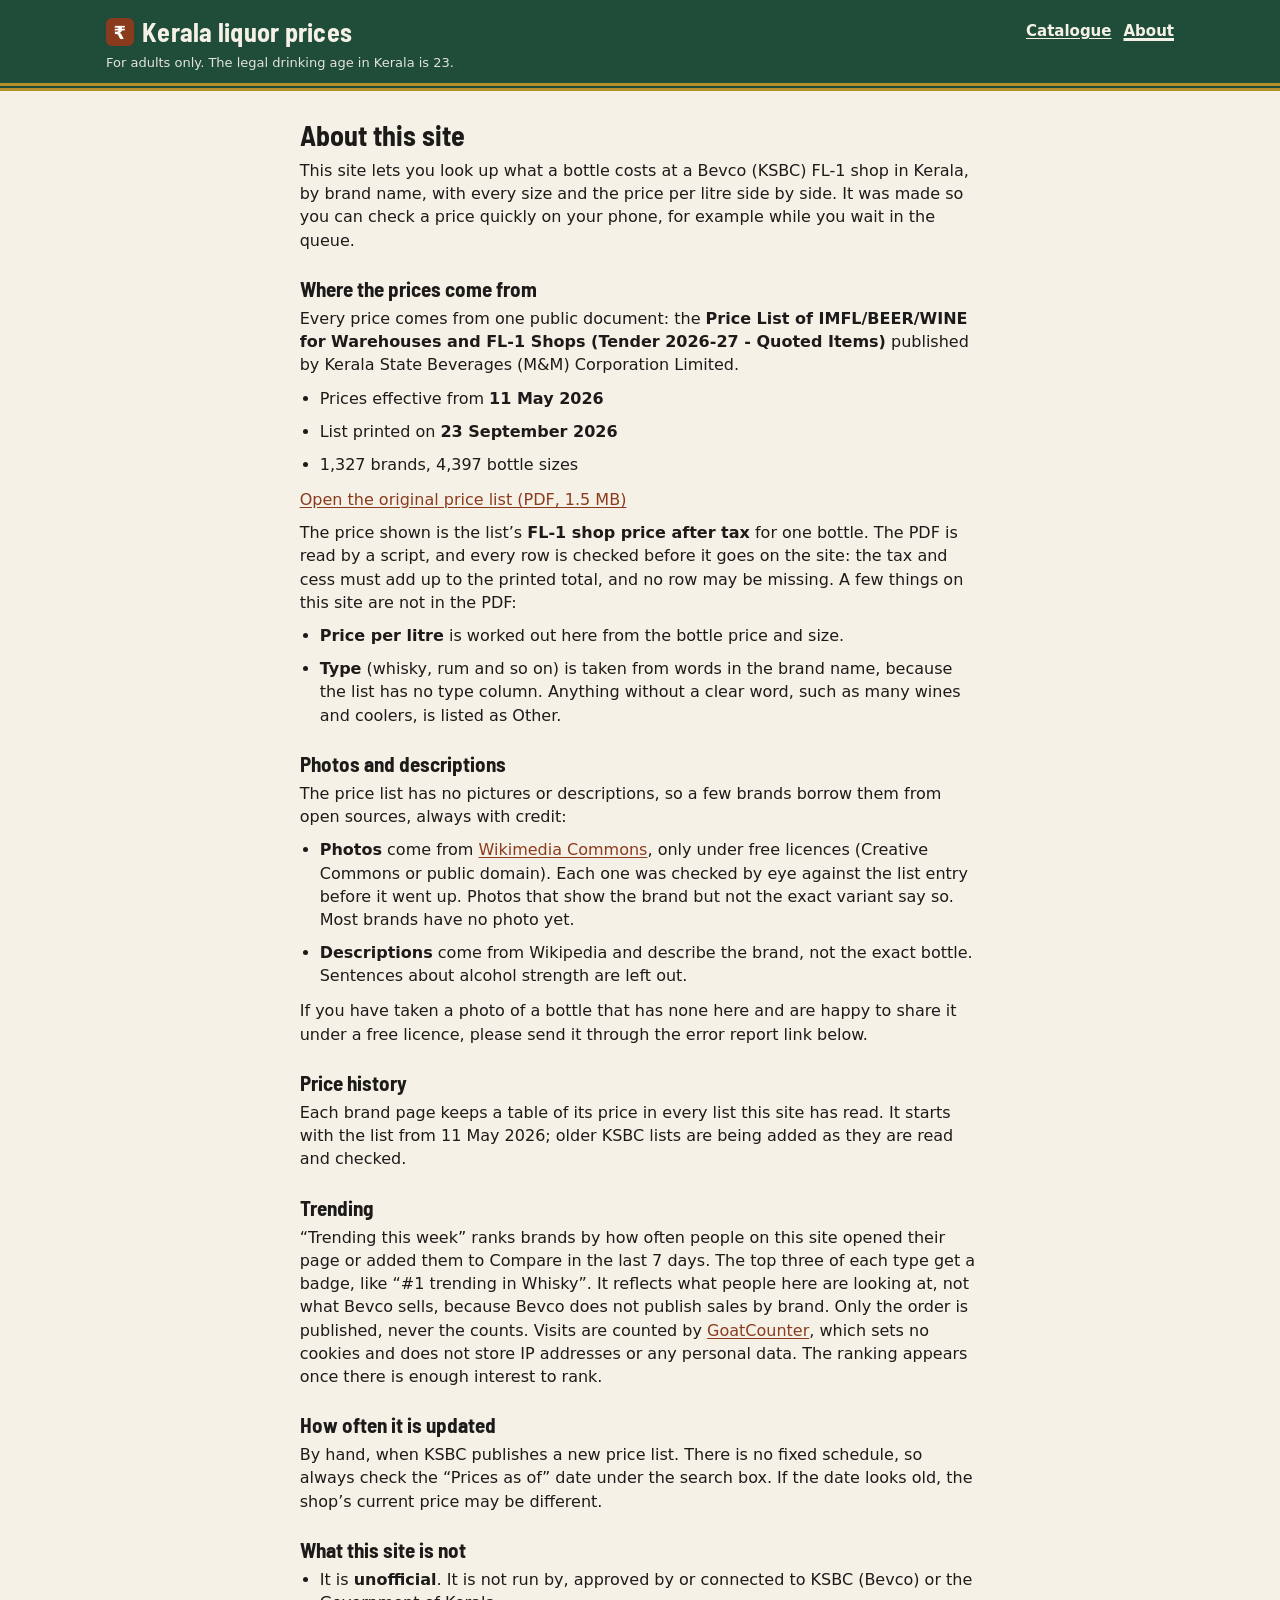
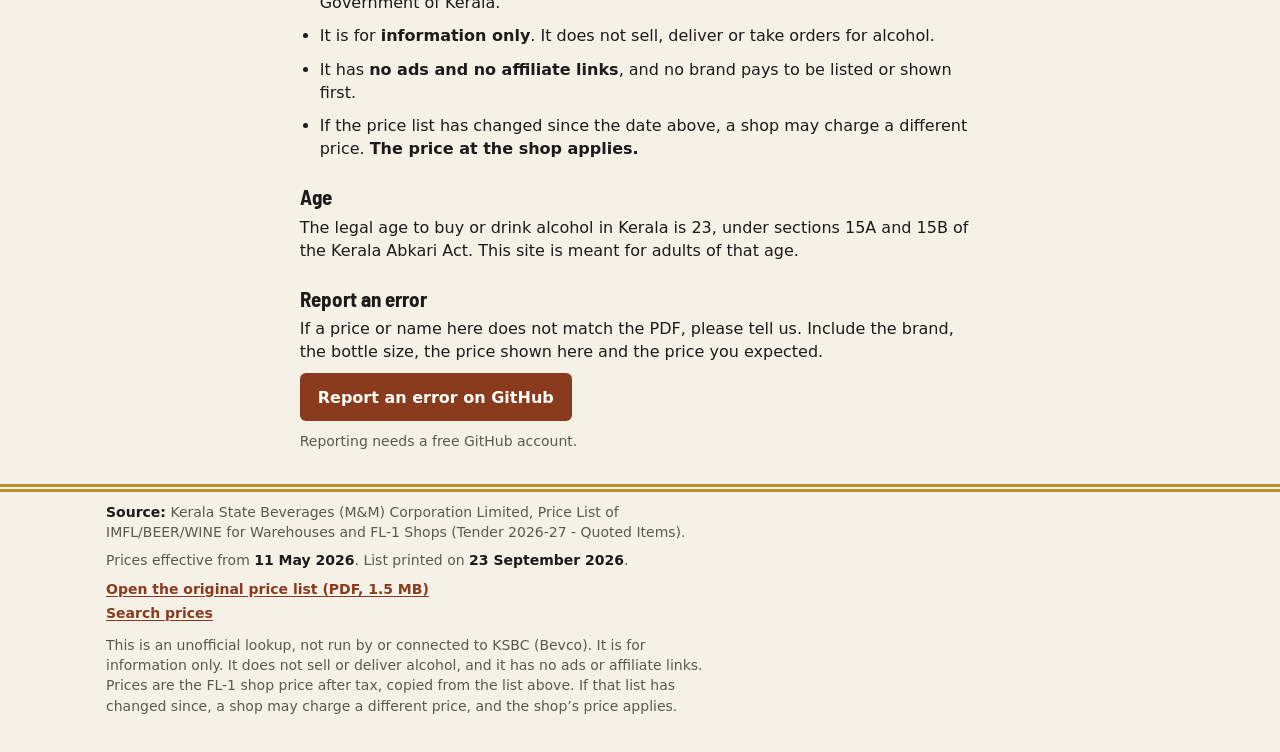
==== commit 4df0fd33: "Rank by trending instead of counting look-ups - "Trending this week": brands ordered by look-ups and" ====
--- a/about.html
+++ b/about.html
@@ -65,8 +65,8 @@
   <h2>Price history</h2>
   <p>Each brand page keeps a table of its price in every list this site has read. It starts with the list from <span data-meta="effective">11 May 2026</span>; older KSBC lists are being added as they are read and checked.</p>
 
-  <h2>Most looked up</h2>
-  <p>The “Most looked up” sort ranks brands by how often their page was opened, or added to the compare tray, on this site in the last 30 days. It shows what people here look up, not what Bevco sells: Bevco does not publish sales by brand. The counts come from <a href="https://www.goatcounter.com/">GoatCounter</a>, which sets no cookies and does not store IP addresses or any personal data. This sort appears only once there are counts to show.</p>
+  <h2>Trending</h2>
+  <p>“Trending this week” ranks brands by how often people on this site opened their page or added them to Compare in the last 7 days. The top three of each type get a badge, like “#1 trending in Whisky”. It reflects what people here are looking at, not what Bevco sells, because Bevco does not publish sales by brand. Only the order is published, never the counts. Visits are counted by <a href="https://www.goatcounter.com/">GoatCounter</a>, which sets no cookies and does not store IP addresses or any personal data. The ranking appears once there is enough interest to rank.</p>
 
   <h2>How often it is updated</h2>
   <p>By hand, when KSBC publishes a new price list. There is no fixed schedule, so always check the “Prices as of” date under the search box. If the date looks old, the shop’s current price may be different.</p>
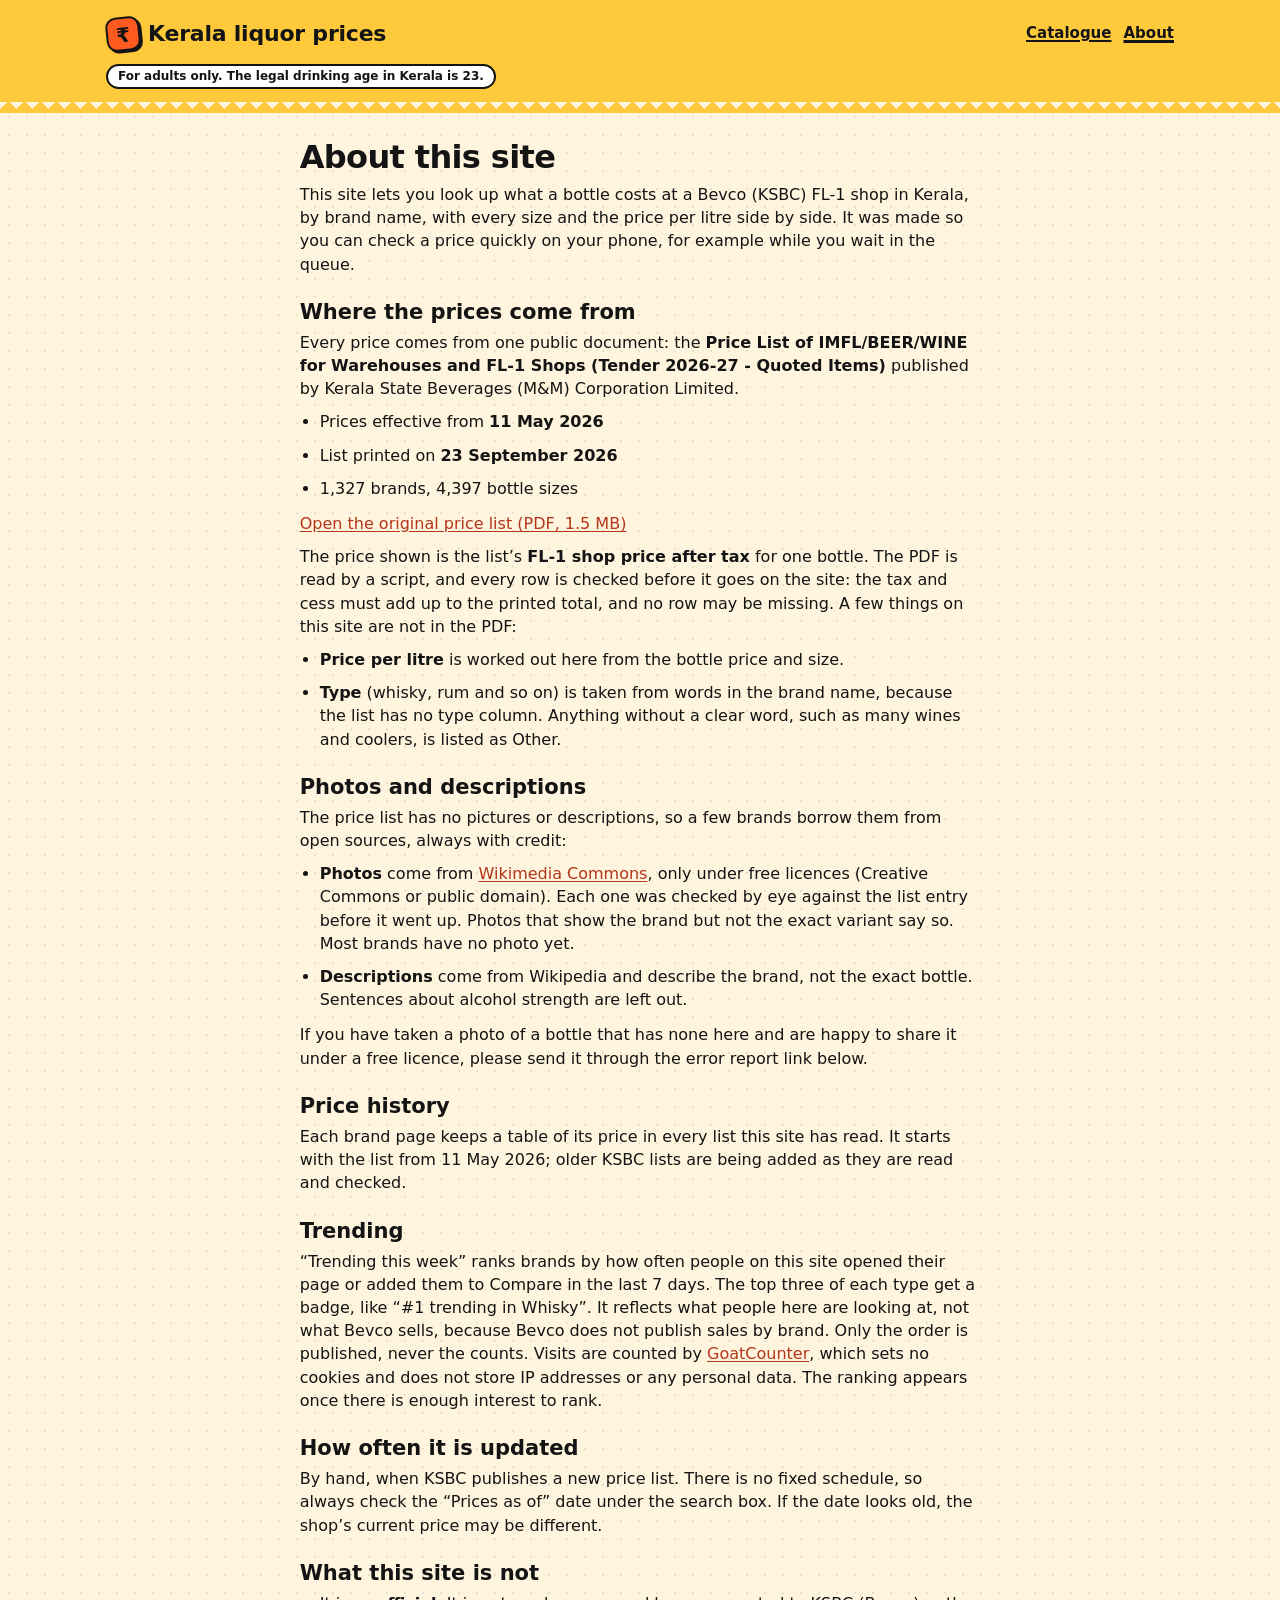
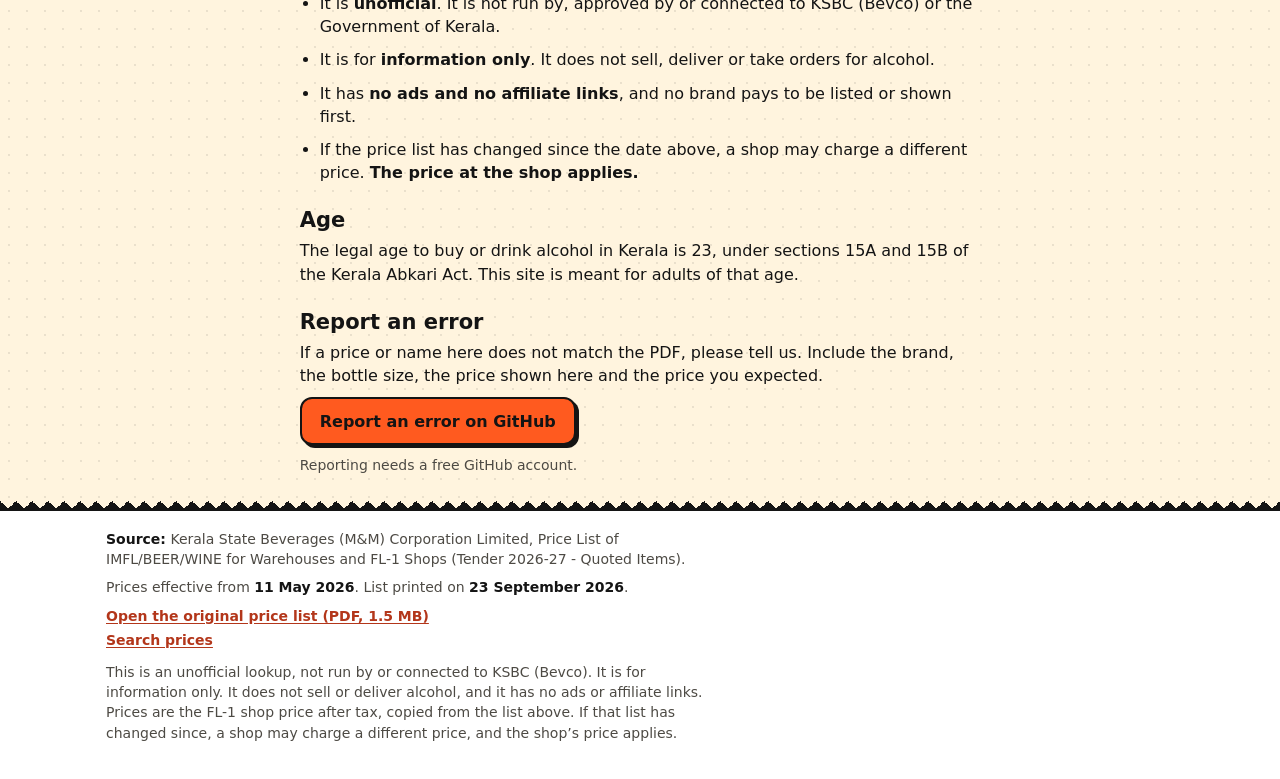
==== commit 2832b7df: "New "Bevco Pop" theme: louder, more fun, still price-first - Sticker-book look: mango header with a " ====
--- a/about.html
+++ b/about.html
@@ -17,9 +17,10 @@
 <meta property="og:image:alt" content="Kerala liquor prices. Search the Bevco shop price list.">
 <meta property="og:locale" content="en_IN">
 <meta name="twitter:card" content="summary_large_image">
-<meta name="theme-color" content="#1F4D3A">
+<meta name="theme-color" content="#FFC93C">
 <link rel="icon" href="data:image/svg+xml,%3Csvg xmlns='http://www.w3.org/2000/svg' viewBox='0 0 32 32'%3E%3Crect width='32' height='32' rx='6' fill='%238A3B1E'/%3E%3Ctext x='16' y='24' font-size='22' font-family='sans-serif' font-weight='700' text-anchor='middle' fill='%23FFFDF8'%3E%E2%82%B9%3C/text%3E%3C/svg%3E">
 <link rel="preload" href="assets/fonts/barlow-semi-condensed-latin-700-normal.woff2" as="font" type="font/woff2" crossorigin>
+<link rel="preload" href="assets/fonts/bricolage-grotesque-latin-800-normal.woff2" as="font" type="font/woff2" crossorigin>
 <link rel="stylesheet" href="assets/style.css">
 </head>
 <body>
--- a/assets/style.css
+++ b/assets/style.css
@@ -893,6 +893,340 @@
 .cat-tiles .cat-count { font-size: 0.875rem; }
 .cat-tiles .cat-big { display: block; margin-top: 8px; font: 700 1.5rem/1 var(--price-font); }
 
+/* =====================================================================
+ * Theme: "Bevco Pop"
+ * Loud sticker-book look for young adults: thick ink outlines, hard offset
+ * shadows, a juicy colour block per drink type, chunky display type.
+ * Every text/background pair below was checked: ink on any type tint is
+ * 8.8:1 or better, links 5.6:1+, muted text 8:1+ (light and dark).
+ * Still no drink imagery; the age notice stays in the header.
+ * ===================================================================== */
+
+@font-face {
+  font-family: "Bricolage Grotesque";
+  font-style: normal;
+  font-weight: 800;
+  font-display: swap;
+  src: url("fonts/bricolage-grotesque-latin-800-normal.woff2") format("woff2");
+}
+
+:root {
+  --paper: #FFF4DE;
+  --card: #FFFFFF;
+  --ink: #141414;
+  --muted: #4D4A44;
+  --laterite: #B3361A;          /* links */
+  --on-accent: #141414;
+  --leaf: #141414;              /* focus ring */
+  --on-leaf: #FFFFFF;
+  --rule: #E5DAC4;              /* inner hairlines */
+  --line: #141414;              /* outlines */
+  --mango: #FFC93C;
+  --orange: #FF5A1F;
+  --pop: 4px 4px 0 var(--line);
+  --pop-sm: 3px 3px 0 var(--line);
+  --display: "Bricolage Grotesque", "Arial Black", system-ui, sans-serif;
+  --mast-bg: #FFC93C;
+  --mast-fg: #141414;
+  --gold: #141414;
+}
+@media (prefers-color-scheme: dark) {
+  :root {
+    --paper: #121212;
+    --card: #1E1E1E;
+    --ink: #F7F3EA;
+    --muted: #BDB6A8;
+    --laterite: #FFB38F;
+    --on-accent: #141414;
+    --leaf: #FFC93C;
+    --on-leaf: #141414;
+    --rule: #3A3631;
+    --line: #F7F3EA;
+    --pop: 4px 4px 0 #FFC93C;
+    --pop-sm: 3px 3px 0 #FFC93C;
+    --mast-bg: #FFC93C;
+    --mast-fg: #141414;
+    --gold: #141414;
+  }
+}
+
+/* Type colours: a tint behind the brand name (always dark text on it). */
+[data-cat="whisky"]  { --tint: #FFC93C; --accent: #FFC93C; }
+[data-cat="brandy"]  { --tint: #FF9A66; --accent: #FF9A66; }
+[data-cat="rum"]     { --tint: #EDB98A; --accent: #EDB98A; }
+[data-cat="vodka"]   { --tint: #7DD3FF; --accent: #7DD3FF; }
+[data-cat="gin"]     { --tint: #5FE0B9; --accent: #5FE0B9; }
+[data-cat="beer"]    { --tint: #FFE45C; --accent: #FFE45C; }
+[data-cat="wine"]    { --tint: #F4A8EA; --accent: #F4A8EA; }
+[data-cat="liqueur"] { --tint: #CDB8FF; --accent: #CDB8FF; }
+[data-cat="tequila"] { --tint: #BDEB8B; --accent: #BDEB8B; }
+[data-cat="other"]   { --tint: #E6E0D3; --accent: #E6E0D3; }
+
+body {
+  background-color: var(--paper);
+  background-image: radial-gradient(color-mix(in srgb, var(--ink) 9%, transparent) 1px, transparent 1.5px);
+  background-size: 18px 18px;
+}
+
+:focus-visible { outline: 3px solid var(--leaf); outline-offset: 3px; }
+
+/* ---- Header: a mango block with a zigzag hem ---- */
+.masthead { padding: 12px 0 24px; }
+.masthead::after {
+  height: 12px;
+  bottom: -1px;
+  background:
+    linear-gradient(135deg, var(--paper) 25%, transparent 25%) 0 0 / 16px 12px,
+    linear-gradient(225deg, var(--paper) 25%, transparent 25%) 0 0 / 16px 12px;
+}
+.site-name { font: 800 1.375rem/1 var(--display); letter-spacing: -0.01em; }
+.logo-mark {
+  width: 34px; height: 34px;
+  border: 2.5px solid #141414;
+  border-radius: 10px;
+  background: var(--orange);
+  color: #141414;
+  box-shadow: 2px 2px 0 #141414;
+  transform: rotate(-6deg);
+  font-size: 1.25rem;
+}
+.age {
+  display: inline-block;
+  margin-top: 8px;
+  padding: 2px 10px;
+  border: 2px solid #141414;
+  border-radius: 999px;
+  background: #fff;
+  color: #141414;
+  font-size: 0.75rem;
+  font-weight: 700;
+  opacity: 1;
+}
+.masthead nav a { font-weight: 800; text-decoration-thickness: 2px; }
+.masthead :focus-visible { outline-color: #141414; }
+
+/* ---- Search ---- */
+.searchbar {
+  border-bottom: 0;
+  padding-top: 14px;
+  background: color-mix(in srgb, var(--paper) 94%, transparent);
+  backdrop-filter: blur(6px);
+}
+.search input {
+  height: 56px;
+  border: 3px solid var(--line);
+  border-radius: 16px;
+  box-shadow: var(--pop);
+  font-size: 1.125rem;
+  font-weight: 600;
+}
+.search input:focus { outline: none; box-shadow: 6px 6px 0 var(--orange); }
+.search svg { color: var(--ink); width: 22px; height: 22px; }
+.asof time { background: var(--mango); color: #141414; padding: 0 4px; border-radius: 4px; }
+
+/* ---- Buttons, chips, selects ---- */
+.filters > summary, .sort select, .cmp-btn, .more, .quick, .chip span,
+.type-links a, .tray-open, .button-link {
+  transition: transform 120ms ease, box-shadow 120ms ease, background-color 120ms ease;
+}
+.filters > summary {
+  border: 2.5px solid var(--line);
+  border-radius: 12px;
+  box-shadow: var(--pop-sm);
+  font-weight: 800;
+}
+.sort select, input[type="number"], .field select {
+  border: 2.5px solid var(--line);
+  border-radius: 12px;
+  background: var(--card);
+  font-weight: 600;
+}
+.sort select { box-shadow: var(--pop-sm); }
+.count { background: var(--orange); color: #141414; border: 2px solid #141414; font-weight: 800; }
+.panel { border: 3px solid var(--line); border-radius: 16px; box-shadow: var(--pop); }
+.chip span, .quick { border: 2px solid var(--line); background: var(--card); color: var(--ink); font-weight: 700; }
+.chip input:checked + span, .quick[aria-pressed="true"] {
+  background: var(--mango);
+  border-color: var(--line);
+  color: #141414;
+  box-shadow: var(--pop-sm);
+  transform: translate(-1px, -1px) rotate(-1.5deg);
+}
+.tray-open, .button-link {
+  border: 2.5px solid var(--line);
+  border-radius: 12px;
+  background: var(--orange);
+  color: #141414;
+  font-weight: 800;
+  box-shadow: var(--pop-sm);
+}
+.tray-open:disabled { background: var(--rule); color: var(--muted); box-shadow: none; }
+.filters > summary:active, .cmp-btn:active, .more:active, .quick:active, .chip span:active,
+.type-links a:active, .tray-open:active, .button-link:active {
+  transform: translate(3px, 3px);
+  box-shadow: 0 0 0 var(--line);
+}
+
+/* ---- Welcome block ---- */
+.intro {
+  position: relative;
+  border: 3px solid var(--line);
+  border-radius: 20px;
+  box-shadow: 6px 6px 0 var(--line);
+  background: var(--card);
+  overflow: hidden;
+}
+.intro::after {   /* sunburst sticker, decorative */
+  content: "₹";
+  position: absolute; top: -14px; right: -14px;
+  display: grid; place-items: center;
+  width: 92px; height: 92px;
+  border-radius: 50%;
+  background: repeating-conic-gradient(var(--mango) 0 15deg, var(--orange) 15deg 30deg);
+  color: #141414;
+  font: 800 2.25rem/1 var(--display);
+  border: 3px solid #141414;
+  transform: rotate(12deg);
+}
+.intro h2 { padding-right: 70px; font: 800 2.25rem/1.05 var(--display); letter-spacing: -0.02em; }
+.intro h2 [lang="ml"] { display: block; font-family: "Noto Sans Malayalam", "Nirmala UI", var(--display); font-weight: 800; }
+.intro h2 .intro-en { display: block; margin-top: 6px; font-size: 1.125rem; line-height: 1.2; color: var(--muted); letter-spacing: 0; }
+.intro p { color: var(--ink); }
+.intro .intro-label { color: var(--ink); letter-spacing: 0.08em; }
+.type-links a {
+  border: 2px solid var(--line);
+  background: var(--tint, var(--card));
+  color: #141414;
+  font-weight: 800;
+  box-shadow: var(--pop-sm);
+}
+.type-links a::before { display: none; }
+.type-links .n { color: #141414; opacity: 0.7; font-weight: 700; }
+.value-links a { background: var(--card); color: var(--ink); }
+.type-links a:hover { transform: translate(-1px, -2px) rotate(-1deg); }
+
+/* ---- Cards ---- */
+.results { gap: 18px; }
+.card {
+  border: 3px solid var(--line);
+  border-radius: 18px;
+  box-shadow: var(--pop);
+  transition: transform 160ms ease, box-shadow 160ms ease;
+}
+.card:hover { transform: translate(-2px, -2px); box-shadow: 6px 6px 0 var(--line); }
+.card h2 {
+  background: var(--tint, var(--card));
+  border-bottom: 3px solid var(--line);
+  color: #141414;
+  font: 800 1.0625rem/1.2 var(--display);
+  letter-spacing: -0.005em;
+  padding: 12px 14px;
+}
+.card h2 .card-link { color: #141414; }
+.thumb { border: 2px solid #141414; border-radius: 8px; transform: rotate(-4deg); }
+.sizes { border-top: 0; }
+.sizes li { position: relative; border-color: var(--rule); }
+.sizes li.best { background: color-mix(in srgb, var(--mango) 22%, var(--card)); }
+.sticker {
+  display: inline-block;
+  margin-top: 5px;
+  padding: 2px 7px;
+  border: 2px solid #141414;
+  border-radius: 999px;
+  background: var(--mango);
+  color: #141414;
+  font-size: 0.6875rem;
+  font-weight: 800;
+  line-height: 1.3;
+  transform: rotate(5deg);
+  white-space: nowrap;
+}
+.badge {
+  margin: 10px 14px 4px;
+  padding: 3px 10px;
+  border: 2px solid #141414;
+  background: var(--orange);
+  color: #141414;
+  font-weight: 800;
+  transform: rotate(-2deg);
+  box-shadow: 2px 2px 0 #141414;
+}
+.card-foot { border-top: 2px dashed var(--rule); }
+.meta .cat::before { border: 1.5px solid var(--line); width: 10px; height: 10px; }
+.cmp-btn {
+  border: 2.5px solid var(--line);
+  border-radius: 12px;
+  background: var(--card);
+  color: var(--ink);
+  font-weight: 800;
+  box-shadow: var(--pop-sm);
+}
+.cmp-btn[aria-pressed="true"] { background: #5FE0B9; color: #141414; border-color: var(--line); }
+.more {
+  border: 3px solid var(--line);
+  border-radius: 14px;
+  background: var(--mango);
+  color: #141414;
+  font-weight: 800;
+  box-shadow: var(--pop);
+}
+
+/* ---- Notices, empty state ---- */
+.notice, .empty { border: 3px solid var(--line); border-radius: 16px; box-shadow: var(--pop); }
+.empty h2 { font: 800 1.5rem/1.15 var(--display); }
+
+/* ---- Tray and compare ---- */
+.tray { border-top: 3px solid #141414; background: var(--mango); }
+.tray-text { color: #141414; font-weight: 700; }
+.tray .link-button { color: #141414; }
+.compare { border: 3px solid var(--line); }
+.compare-head { background: var(--mango); color: #141414; border-bottom: 3px solid #141414; }
+.compare-head h2 { font-family: var(--display); }
+.compare-head .close { color: #141414; }
+.compare-head :focus-visible { outline-color: #141414; }
+.lowest { background: #5FE0B9; color: #141414; border: 2px solid #141414; }
+
+/* ---- Footer: zigzag top ---- */
+.footer { background: var(--card); border-top: 3px solid var(--line); }
+.footer::before {
+  top: -15px;
+  height: 12px;
+  background:
+    linear-gradient(45deg, var(--line) 25%, transparent 25%) 0 0 / 16px 12px,
+    linear-gradient(-45deg, var(--line) 25%, transparent 25%) 0 0 / 16px 12px;
+}
+
+/* ---- Brand pages and catalogue ---- */
+.page h1, .product h1, .prose h1 { font: 800 2rem/1.05 var(--display); letter-spacing: -0.02em; }
+.product h2, .page > h2, .prose h2 { font-family: var(--display); font-weight: 800; }
+.product-prices { border: 3px solid var(--line); border-radius: 18px; box-shadow: var(--pop); overflow: hidden; }
+.product-photo img { border: 3px solid var(--line); border-radius: 18px; box-shadow: var(--pop); transform: rotate(-1.5deg); }
+.cat-tiles a {
+  border: 3px solid var(--line);
+  border-radius: 18px;
+  background: var(--tint, var(--card));
+  color: #141414;
+  box-shadow: var(--pop);
+  transition: transform 160ms ease, box-shadow 160ms ease;
+}
+.cat-tiles a:hover { transform: translate(-2px, -2px) rotate(-1deg); box-shadow: 6px 6px 0 var(--line); }
+.cat-name { font: 800 1.625rem/1 var(--display); }
+.cat-tiles .cat-count { color: #141414; opacity: 0.75; }
+.jump a { border: 2px solid var(--line); box-shadow: 2px 2px 0 var(--line); color: var(--ink); }
+.brand-list li { border-bottom: 2px dashed var(--rule); }
+
+@media (max-width: 420px) {
+  .site-name { font-size: 1.125rem; }
+  .logo-mark { width: 30px; height: 30px; font-size: 1.0625rem; }
+  .intro h2 { font-size: 2rem; }
+}
+
+@media (prefers-reduced-motion: reduce) {
+  .card:hover, .type-links a:hover, .cat-tiles a:hover,
+  .filters > summary:active, .cmp-btn:active, .more:active, .quick:active, .chip span:active,
+  .type-links a:active, .tray-open:active, .button-link:active { transform: none; }
+}
+
 @media (prefers-reduced-motion: reduce) {
   *, *::before, *::after {
     transition: none !important;
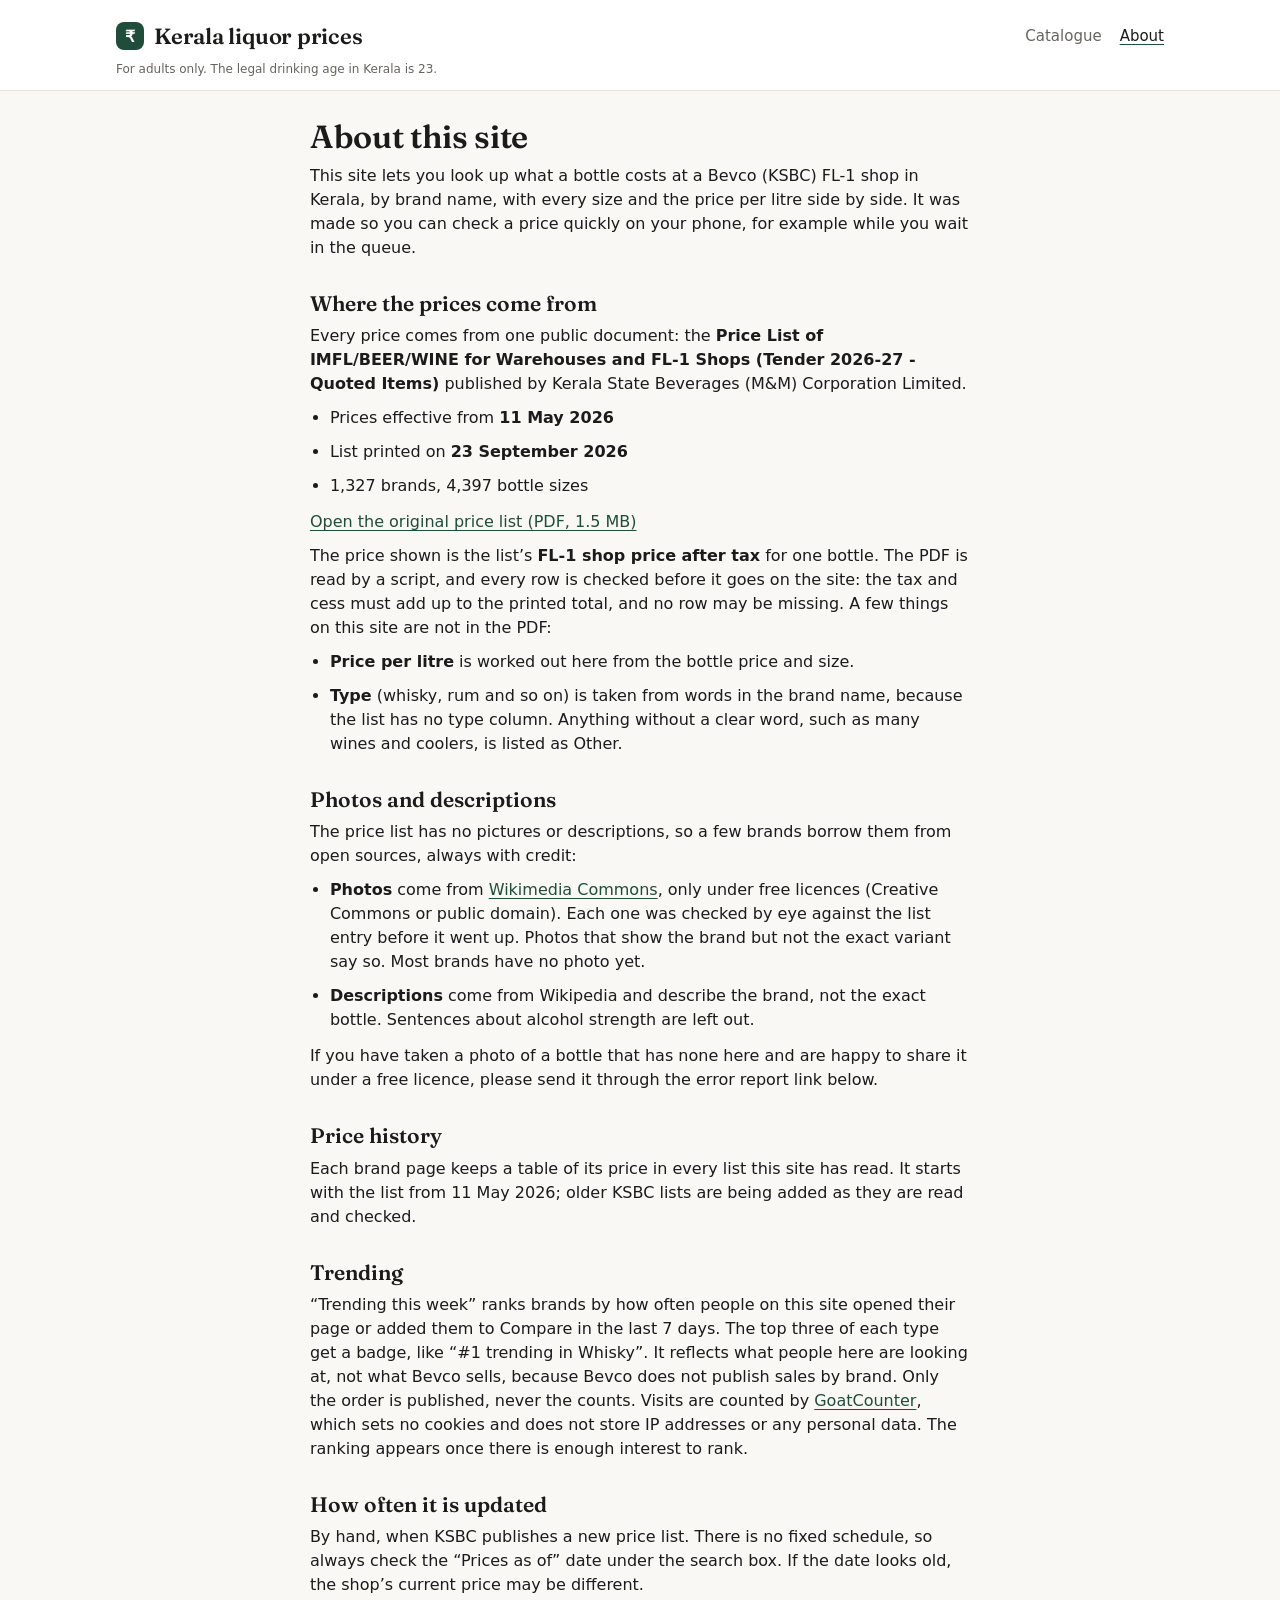
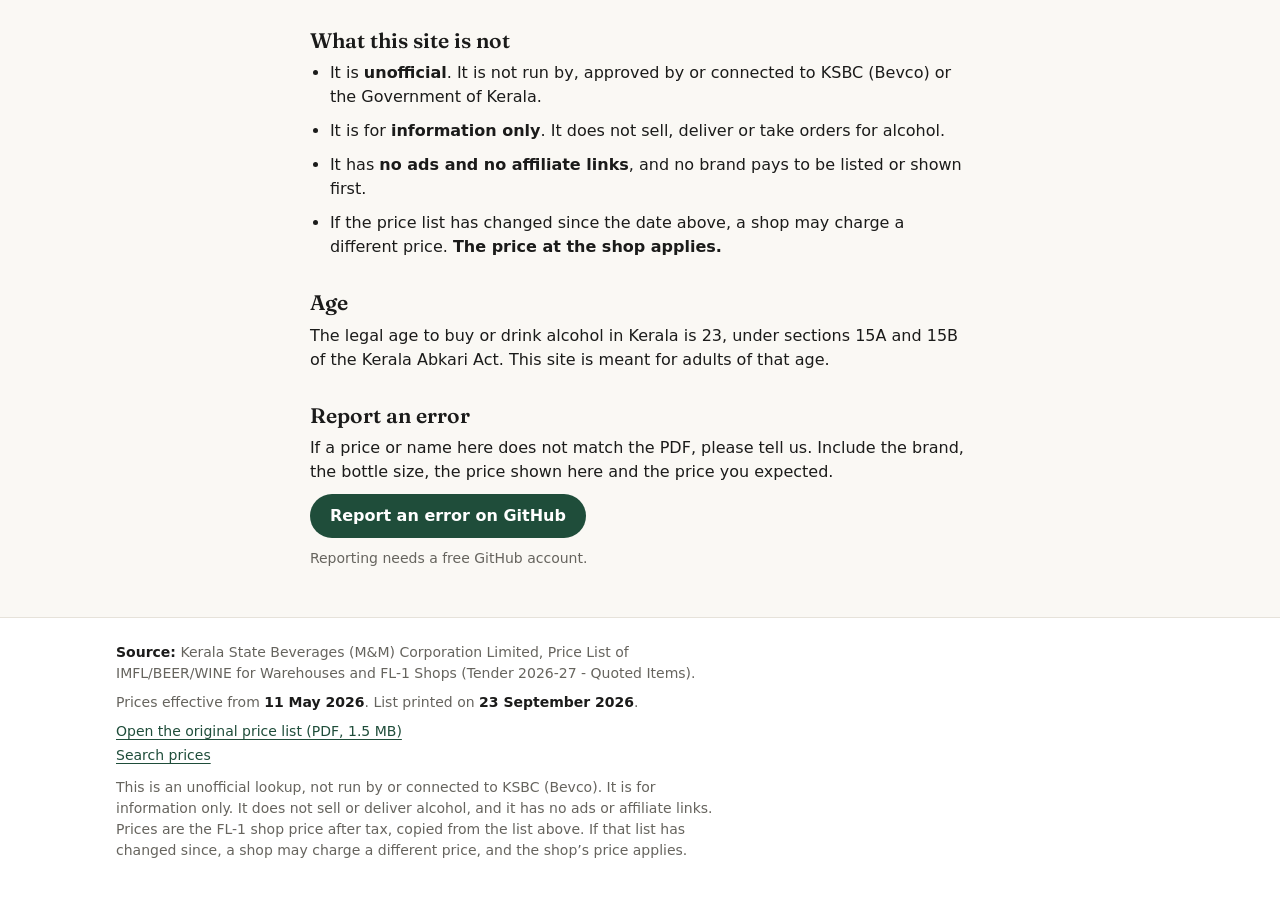
==== commit 83b162f9: "Elegant, simple redesign (light only) Replaces the loud sticker theme with one clean stylesheet, rew" ====
--- a/about.html
+++ b/about.html
@@ -17,10 +17,11 @@
 <meta property="og:image:alt" content="Kerala liquor prices. Search the Bevco shop price list.">
 <meta property="og:locale" content="en_IN">
 <meta name="twitter:card" content="summary_large_image">
-<meta name="theme-color" content="#FFC93C">
+<meta name="theme-color" content="#FFFFFF">
+<meta name="color-scheme" content="light">
 <link rel="icon" href="data:image/svg+xml,%3Csvg xmlns='http://www.w3.org/2000/svg' viewBox='0 0 32 32'%3E%3Crect width='32' height='32' rx='6' fill='%238A3B1E'/%3E%3Ctext x='16' y='24' font-size='22' font-family='sans-serif' font-weight='700' text-anchor='middle' fill='%23FFFDF8'%3E%E2%82%B9%3C/text%3E%3C/svg%3E">
 <link rel="preload" href="assets/fonts/barlow-semi-condensed-latin-700-normal.woff2" as="font" type="font/woff2" crossorigin>
-<link rel="preload" href="assets/fonts/bricolage-grotesque-latin-800-normal.woff2" as="font" type="font/woff2" crossorigin>
+<link rel="preload" href="assets/fonts/fraunces-latin-600-normal.woff2" as="font" type="font/woff2" crossorigin>
 <link rel="stylesheet" href="assets/style.css">
 </head>
 <body>
--- a/assets/style.css
+++ b/assets/style.css
@@ -1,59 +1,76 @@
-/* Kerala liquor prices. Mobile first; see DESIGN.md for the reasoning. */
+/* Kerala liquor prices. One light theme, elegant and simple.
+ *
+ * Warm white page, white cards, thin hairlines, soft shadows, one quiet
+ * green accent. A serif (Fraunces) for headings, the phone's own font for
+ * text, and condensed numerals (Barlow Semi Condensed) for prices, which
+ * stay the largest thing on the page. Drink types show only as a small dot.
+ *
+ * Contrast (WCAG): ink 16:1+, muted 5.6:1+, green accent 8.4:1+ on every
+ * background it sits on. Light mode only, by choice.
+ */
+
+/* Fonts are self-hosted (SIL OFL, see assets/fonts/). */
+@font-face {
+  font-family: "Barlow Semi Condensed";
+  font-style: normal;
+  font-weight: 700;
+  font-display: swap;
+  src: url("fonts/barlow-semi-condensed-latin-700-normal.woff2") format("woff2");
+}
+@font-face {
+  font-family: "Fraunces";
+  font-style: normal;
+  font-weight: 600;
+  font-display: swap;
+  src: url("fonts/fraunces-latin-600-normal.woff2") format("woff2");
+}
 
 :root {
-  --paper: #F6F1E7;
-  --card: #FFFDF8;
-  --ink: #1C1B19;
-  --muted: #5E574C;
-  --laterite: #8A3B1E;
-  --on-accent: #FFFDF8;
-  --leaf: #1F4D3A;
-  --on-leaf: #F6F1E7;
-  --rule: #D9CFBD;
-  --gold: #B8902A;           /* kasavu border gold; decorative only, never text */
-  --mast-bg: #1F4D3A;
-  --mast-fg: #F6F1E7;
-  --shadow: 0 1px 2px rgba(60, 40, 20, 0.06), 0 6px 18px rgba(60, 40, 20, 0.06);
-  --price-font: "Barlow Semi Condensed", "Arial Narrow", system-ui, sans-serif;
-  color-scheme: light dark;
-}
-
-@media (prefers-color-scheme: dark) {
-  :root {
-    --paper: #14120F;
-    --card: #1E1B17;
-    --ink: #F3EEE4;
-    --muted: #B5AC9C;
-    --laterite: #E8956F;
-    --on-accent: #14120F;
-    --leaf: #86C3A3;
-    --on-leaf: #14120F;
-    --rule: #3A342C;
-    --gold: #C9A43A;
-    --mast-bg: #183D2E;        /* deep green in dark mode too; pastel lost the kasavu stripe */
-    --mast-fg: #F3EEE4;
-    --shadow: 0 1px 2px rgba(0, 0, 0, 0.4);
-  }
-}
+  --bg: #FAF8F4;
+  --surface: #FFFFFF;
+  --ink: #1B1B1A;
+  --muted: #66645E;
+  --line: #E6E2DA;
+  --line-strong: #D3CEC3;
+  --accent: #1F4D3A;
+  --accent-soft: #EAF2EE;
+  --on-accent: #FFFFFF;
+  --error: #B3361A;
+  --radius: 14px;
+  --shadow: 0 1px 2px rgba(27, 27, 26, 0.04), 0 4px 16px rgba(27, 27, 26, 0.04);
+  --shadow-lift: 0 2px 4px rgba(27, 27, 26, 0.05), 0 12px 32px rgba(27, 27, 26, 0.08);
+  --serif: "Fraunces", Georgia, "Times New Roman", serif;
+  --sans: system-ui, -apple-system, "Segoe UI", Roboto, "Noto Sans", sans-serif;
+  --price-font: "Barlow Semi Condensed", "Arial Narrow", var(--sans);
+  color-scheme: light;
+}
+
+/* Drink types: a small dot only. */
+[data-cat="whisky"]  { --dot: #C9962B; }
+[data-cat="brandy"]  { --dot: #B4532A; }
+[data-cat="rum"]     { --dot: #7A4A2A; }
+[data-cat="vodka"]   { --dot: #4A7FA7; }
+[data-cat="gin"]     { --dot: #3C8C76; }
+[data-cat="beer"]    { --dot: #D4A72C; }
+[data-cat="wine"]    { --dot: #8C3A5E; }
+[data-cat="liqueur"] { --dot: #6A4C93; }
+[data-cat="tequila"] { --dot: #6F8F3A; }
+[data-cat="other"]   { --dot: #9A968C; }
+
+/* ---------- Base ---------- */
 
 *, *::before, *::after { box-sizing: border-box; }
-
 [hidden] { display: none !important; }
-
 html { -webkit-text-size-adjust: 100%; }
 
 body {
   margin: 0;
-  background: var(--paper);
+  background: var(--bg);
   color: var(--ink);
-  font: 16px/1.45 system-ui, -apple-system, "Segoe UI", Roboto, "Noto Sans", sans-serif;
-}
-
-.wrap {
-  max-width: 1100px;
-  margin: 0 auto;
-  padding: 0 16px;
-}
+  font: 16px/1.5 var(--sans);
+}
+
+.wrap { max-width: 1080px; margin: 0 auto; padding: 0 16px; }
 
 .visually-hidden {
   position: absolute !important;
@@ -63,1168 +80,511 @@
   white-space: nowrap;
 }
 
-a { color: var(--laterite); text-underline-offset: 2px; }
-
-:focus-visible {
-  outline: 3px solid var(--leaf);
-  outline-offset: 2px;
-}
-
-/* Self-hosted (OFL, see assets/fonts/OFL-LICENSE.txt): no third-party
- * request, nothing render-blocking. Latin subset, the one weight used. */
-@font-face {
-  font-family: "Barlow Semi Condensed";
-  font-style: normal;
-  font-weight: 700;
-  font-display: swap;
-  src: url("fonts/barlow-semi-condensed-latin-700-normal.woff2") format("woff2");
-}
+a { color: var(--accent); text-underline-offset: 3px; text-decoration-thickness: 1px; }
+:focus-visible { outline: 2px solid var(--accent); outline-offset: 2px; }
+main:focus { outline: none; }
 
 .skip {
-  position: absolute;
-  left: 8px;
-  top: -100px;
-  z-index: 10;
+  position: absolute; left: 8px; top: -100px; z-index: 10;
   padding: 10px 14px;
-  background: var(--card);
+  background: var(--surface); color: var(--ink);
+  border: 1px solid var(--line-strong); border-radius: 10px;
+}
+.skip:focus { top: 8px; }
+
+.small { font-size: 0.875rem; color: var(--muted); }
+.error { color: var(--error); }
+
+/* ---------- Header ---------- */
+
+.masthead { background: var(--surface); border-bottom: 1px solid var(--line); padding: 14px 0 12px; }
+.masthead-row { display: flex; align-items: center; justify-content: space-between; gap: 12px; }
+.site-name, .site-name a {
+  display: flex; align-items: center; gap: 10px;
+  margin: 0;
   color: var(--ink);
-  font-weight: 600;
-  border-radius: 6px;
-}
-.skip:focus { top: 8px; }
-
-main:focus { outline: none; }
-
-/* ---------- Masthead ---------- */
-
-.masthead {
-  background: var(--leaf);
-  color: var(--on-leaf);
-  padding: 10px 0 8px;
-}
-.masthead :focus-visible { outline-color: var(--on-leaf); }
-.masthead-row {
-  display: flex;
-  align-items: center;
-  justify-content: space-between;
-  gap: 12px;
-}
-.site-name {
-  margin: 0;
-  font: 700 1.375rem/1.1 var(--price-font);
-  letter-spacing: 0.01em;
-}
-.site-name a { color: inherit; text-decoration: none; }
-.masthead nav a {
-  display: inline-flex;
-  align-items: center;
-  min-height: 44px;
-  padding: 0 4px;
-  color: var(--on-leaf);
-  font-weight: 600;
-}
-.age {
-  margin: 0;
-  font-size: 0.8125rem;
-}
-
-.asof {
-  margin: 6px 0 0;
-  font-size: 0.875rem;
+  font: 600 1.25rem/1.1 var(--serif);
+  letter-spacing: -0.01em;
+  text-decoration: none;
+}
+.logo-mark {
+  display: inline-grid; place-items: center; flex: none;
+  width: 28px; height: 28px;
+  border-radius: 8px;
+  background: var(--accent);
+  color: var(--on-accent);
+  font: 600 1rem/1 var(--serif);
+}
+.site-nav { display: flex; gap: 18px; }
+.site-nav a {
+  display: inline-flex; align-items: center; min-height: 44px;
+  color: var(--muted); font-size: 0.9375rem; font-weight: 500; text-decoration: none;
+}
+.site-nav a:hover { color: var(--ink); }
+.site-nav a[aria-current="page"] { color: var(--ink); text-decoration: underline; text-decoration-color: var(--accent); }
+.age { margin: 2px 0 0; font-size: 0.75rem; color: var(--muted); }
+
+/* ---------- Search bar (sticky) ---------- */
+
+.searchbar {
+  position: sticky; top: 0; z-index: 2;
+  padding: 12px 0;
+  background: rgba(250, 248, 244, 0.94);
+  backdrop-filter: blur(8px);
+  border-bottom: 1px solid var(--line);
+}
+.search { position: relative; }
+.search svg {
+  position: absolute; left: 15px; top: 50%;
+  width: 18px; height: 18px;
+  transform: translateY(-50%);
   color: var(--muted);
-}
-.asof time { color: var(--ink); font-weight: 600; }
-
-/* ---------- Search bar (sticky) ---------- */
-
-.searchbar {
-  position: sticky;
-  top: 0;
-  z-index: 2;
-  background: var(--paper);
-  border-bottom: 1px solid var(--rule);
-  padding: 10px 0;
-}
-
-.search { position: relative; }
-
+  pointer-events: none;
+}
 .search input {
-  width: 100%;
-  height: 48px;
-  padding: 0 48px 0 14px;
-  border: 2px solid var(--ink);
-  border-radius: 6px;
-  background: var(--card);
+  width: 100%; height: 52px;
+  padding: 0 48px 0 44px;
+  border: 1px solid var(--line-strong);
+  border-radius: 12px;
+  background: var(--surface);
   color: var(--ink);
-  font-size: 1.0625rem;   /* 17px: also stops iOS zooming on focus */
-  -webkit-appearance: none;
-  appearance: none;
+  font: inherit; font-size: 1.0625rem;
+  -webkit-appearance: none; appearance: none;
 }
 .search input::placeholder { color: var(--muted); opacity: 1; }
 .search input::-webkit-search-cancel-button { display: none; }
-
+.search input:focus { outline: none; border-color: var(--accent); box-shadow: 0 0 0 3px var(--accent-soft); }
 .clear {
-  position: absolute;
-  top: 2px; right: 2px;
+  position: absolute; top: 4px; right: 4px;
   width: 44px; height: 44px;
-  border: 0;
-  background: none;
+  border: 0; border-radius: 8px;
+  background: none; color: var(--muted);
+  font-size: 1.5rem; line-height: 1; cursor: pointer;
+}
+.asof { margin: 6px 0 0; font-size: 0.8125rem; color: var(--muted); }
+.asof time { color: var(--ink); font-weight: 600; }
+
+/* ---------- Filters and sort ---------- */
+
+.controls { position: relative; display: flex; align-items: center; gap: 10px; margin-top: 10px; }
+.filters { flex: 1 1 auto; min-width: 0; }
+.filters > summary {
+  display: inline-flex; align-items: center; gap: 8px;
+  min-height: 40px; padding: 0 14px;
+  border: 1px solid var(--line-strong); border-radius: 999px;
+  background: var(--surface);
+  font-size: 0.9375rem; font-weight: 500;
+  cursor: pointer; list-style: none;
+}
+.filters > summary::-webkit-details-marker { display: none; }
+.filters > summary::after { content: "▾"; color: var(--muted); font-size: 0.75rem; }
+.filters[open] > summary::after { content: "▴"; }
+.count {
+  display: inline-grid; place-items: center;
+  min-width: 20px; height: 20px; padding: 0 6px;
+  border-radius: 999px;
+  background: var(--accent); color: var(--on-accent);
+  font-size: 0.75rem; font-weight: 600;
+}
+
+.panel {
+  position: absolute; left: 0; right: 0; top: calc(100% + 8px); z-index: 3;
+  max-height: 65vh; overflow-y: auto;
+  padding: 16px;
+  border: 1px solid var(--line); border-radius: 16px;
+  background: var(--surface);
+  box-shadow: var(--shadow-lift);
+}
+fieldset { margin: 0 0 16px; padding: 0; border: 0; min-width: 0; }
+legend, .field {
+  padding: 0; margin-bottom: 8px;
+  font-size: 0.75rem; font-weight: 600; letter-spacing: 0.06em; text-transform: uppercase;
   color: var(--muted);
-  font-size: 1.75rem;
-  line-height: 1;
+}
+.chips { display: flex; flex-wrap: wrap; gap: 6px; }
+.chip { position: relative; }
+.chip input { position: absolute; opacity: 0; width: 1px; height: 1px; }
+.chip span, .quick {
+  display: inline-flex; align-items: center;
+  min-height: 40px; padding: 0 14px;
+  border: 1px solid var(--line-strong); border-radius: 999px;
+  background: var(--surface); color: var(--ink);
+  font: inherit; font-size: 0.9375rem;
   cursor: pointer;
-  border-radius: 4px;
-}
-
-.controls {
-  display: flex;
-  align-items: flex-start;
-  gap: 8px;
-  margin-top: 8px;
-}
-
-/* ---------- Filters ---------- */
-
-.filters { flex: 1 1 auto; min-width: 0; }
-
-.filters > summary {
-  display: inline-flex;
-  align-items: center;
-  gap: 6px;
-  min-height: 44px;
-  padding: 0 14px;
-  border: 1px solid var(--rule);
-  border-radius: 6px;
-  background: var(--card);
-  font-weight: 600;
-  cursor: pointer;
-  list-style: none;
-}
-.filters > summary::-webkit-details-marker { display: none; }
-.filters > summary::after { content: "▾"; color: var(--muted); }
-.filters[open] > summary::after { content: "▴"; }
-
-.count {
-  display: inline-block;
-  min-width: 1.5em;
-  padding: 0 6px;
-  border-radius: 999px;
-  background: var(--laterite);
-  color: var(--on-accent);
-  font-size: 0.8125rem;
-  text-align: center;
-}
-
-.panel {
-  margin-top: 8px;
-  padding: 12px;
-  border: 1px solid var(--rule);
-  border-radius: 6px;
-  background: var(--card);
-  max-height: 60vh;
-  overflow-y: auto;
-}
-
-fieldset {
-  margin: 0 0 14px;
-  padding: 0;
-  border: 0;
-  min-width: 0;
-}
-legend, .field {
-  padding: 0;
-  margin-bottom: 6px;
-  font-size: 0.875rem;
-  font-weight: 600;
-  color: var(--muted);
-}
-
-.chips { display: flex; flex-wrap: wrap; gap: 6px; }
-
-.chip { position: relative; }
-.chip input {
-  position: absolute;
-  opacity: 0;
-  width: 1px; height: 1px;
-}
-.chip span {
-  display: inline-flex;
-  align-items: center;
-  min-height: 44px;
-  padding: 0 14px;
-  border: 1px solid var(--rule);
-  border-radius: 999px;
-  background: var(--paper);
-  color: var(--ink);
-  font-size: 0.9375rem;
-  cursor: pointer;
-  transition: background-color 120ms, color 120ms;
-}
-.chip input:checked + span {
-  background: var(--laterite);
-  border-color: var(--laterite);
-  color: var(--on-accent);
-  font-weight: 600;
-}
-.chip input:checked + span::before { content: "✓"; margin-right: 6px; }
-.chip input:focus-visible + span {
-  outline: 3px solid var(--leaf);
-  outline-offset: 2px;
-}
-
+  transition: background-color 120ms ease, border-color 120ms ease, color 120ms ease;
+}
+.chip span:hover, .quick:hover { border-color: var(--accent); }
+.chip input:checked + span, .quick[aria-pressed="true"] {
+  background: var(--accent); border-color: var(--accent); color: var(--on-accent);
+}
+.chip input:focus-visible + span { outline: 2px solid var(--accent); outline-offset: 2px; }
 .price { display: flex; flex-wrap: wrap; gap: 8px 12px; }
 .price legend { width: 100%; }
 .price label { display: flex; align-items: center; gap: 6px; font-size: 0.9375rem; }
-
+.price-quick { width: 100%; }
 input[type="number"], select {
-  min-height: 44px;
-  padding: 0 10px;
-  border: 1px solid var(--muted);
-  border-radius: 6px;
-  background: var(--paper);
-  color: var(--ink);
-  font: inherit;
-  font-size: 1rem;
+  min-height: 40px; padding: 0 12px;
+  border: 1px solid var(--line-strong); border-radius: 10px;
+  background: var(--surface); color: var(--ink);
+  font: inherit; font-size: 0.9375rem;
 }
 input[type="number"] { width: 7.5em; }
-
-.field { display: block; margin-bottom: 14px; }
-.field select { display: block; width: 100%; margin-top: 6px; color: var(--ink); font-weight: 400; }
-
-.sort {
-  display: flex;
-  align-items: center;
-  gap: 6px;
-  font-size: 0.875rem;
-  font-weight: 600;
-  color: var(--muted);
-}
-.sort select { max-width: 11.5em; color: var(--ink); font-weight: 400; }
+.field { display: block; margin-bottom: 16px; }
+.field select { display: block; width: 100%; margin-top: 8px; text-transform: none; letter-spacing: 0; font-weight: 400; }
+.sort { display: flex; align-items: center; gap: 8px; font-size: 0.875rem; color: var(--muted); }
+.sort select { max-width: 12em; border-radius: 999px; }
+.panel-actions { display: flex; align-items: center; justify-content: space-between; gap: 12px; padding-top: 4px; }
 
 .link-button {
-  min-height: 44px;
-  padding: 0 4px;
-  border: 0;
-  background: none;
-  color: var(--laterite);
-  font: inherit;
-  font-weight: 600;
-  text-decoration: underline;
-  text-underline-offset: 2px;
+  min-height: 44px; padding: 0 2px;
+  border: 0; background: none;
+  color: var(--accent); font: inherit; font-weight: 500;
+  text-decoration: underline; text-underline-offset: 3px; text-decoration-thickness: 1px;
   cursor: pointer;
 }
+.tray-open, .button-link {
+  display: inline-flex; align-items: center; justify-content: center;
+  min-height: 44px; padding: 0 20px;
+  border: 0; border-radius: 999px;
+  background: var(--accent); color: var(--on-accent);
+  font: inherit; font-weight: 600; text-decoration: none;
+  cursor: pointer;
+}
+.tray-open:disabled { background: var(--line); color: var(--muted); cursor: default; }
+
+/* ---------- Welcome block ---------- */
+
+.results-main { min-height: 100vh; }
+.intro {
+  margin: 18px 0 4px; padding: 22px 20px 20px;
+  border: 1px solid var(--line); border-radius: 18px;
+  background: var(--surface);
+  box-shadow: var(--shadow);
+}
+html.has-query .intro { display: none; }
+.intro h2 { margin: 0 0 8px; }
+.intro h2 [lang="ml"] {
+  display: block; margin-bottom: 4px;
+  color: var(--accent); font-size: 0.9375rem; font-weight: 600;
+}
+.intro-en { display: block; font: 600 1.625rem/1.2 var(--serif); letter-spacing: -0.01em; color: var(--ink); }
+.intro p { margin: 0 0 12px; color: var(--muted); }
+.intro .intro-label {
+  margin: 16px 0 8px;
+  font-size: 0.75rem; font-weight: 600; letter-spacing: 0.06em; text-transform: uppercase;
+}
+.type-links { display: flex; flex-wrap: wrap; gap: 6px; margin: 0; padding: 0; list-style: none; }
+.type-links a {
+  display: inline-flex; align-items: center; gap: 8px;
+  min-height: 40px; padding: 0 14px;
+  border: 1px solid var(--line-strong); border-radius: 999px;
+  background: var(--surface); color: var(--ink);
+  font-size: 0.9375rem; font-weight: 500; text-decoration: none;
+  transition: border-color 120ms ease;
+}
+.type-links a:hover { border-color: var(--accent); }
+.type-links a::before { content: ""; width: 8px; height: 8px; border-radius: 50%; background: var(--dot, var(--muted)); }
+.type-links .n { color: var(--muted); font-weight: 400; font-size: 0.8125rem; }
+.value-links a::before { display: none; }
+.try { margin: 16px 0 0; font-size: 0.9375rem; }
 
 /* ---------- Results ---------- */
 
-.summary {
-  margin: 14px 0 6px;
+.summary { margin: 18px 0 10px; font-size: 0.9375rem; color: var(--muted); }
+.notice {
+  margin: 0 0 12px; padding: 10px 14px;
+  border-left: 3px solid var(--accent); border-radius: 8px;
+  background: var(--accent-soft);
   font-size: 0.9375rem;
-  color: var(--muted);
-}
-.notice {
-  margin: 0 0 10px;
-  padding: 10px 12px;
-  border-left: 4px solid var(--laterite);
-  background: var(--card);
-  font-size: 0.9375rem;
-}
-
-.results {
-  display: grid;
-  grid-template-columns: 1fr;
-  gap: 12px;
-}
+}
+.results { display: grid; grid-template-columns: 1fr; gap: 14px; }
 
 .card {
-  display: flex;
-  flex-direction: column;
-  border: 1px solid var(--rule);
-  border-radius: 6px;
-  background: var(--card);
+  display: flex; flex-direction: column;
+  border: 1px solid var(--line); border-radius: var(--radius);
+  background: var(--surface);
+  box-shadow: var(--shadow);
   overflow: hidden;
-}
-
+  container-type: inline-size;
+  transition: border-color 150ms ease, box-shadow 150ms ease;
+}
+.card:hover { border-color: var(--line-strong); box-shadow: var(--shadow-lift); }
 .card h2 {
-  margin: 0;
-  padding: 12px 14px 10px;
-  font-size: 0.9375rem;
-  font-weight: 650;
-  line-height: 1.3;
-  letter-spacing: 0.01em;
+  margin: 0; padding: 14px 16px 10px;
+  font-size: 0.9375rem; font-weight: 600; letter-spacing: 0.02em; line-height: 1.35;
   overflow-wrap: anywhere;
 }
-
-/* Tariff-style size cells separated by hairlines. Each cell draws its own
- * left/top rule and is pulled back 1px, so rows always fill edge to edge
- * with no empty grid tracks. */
+.card h2.has-thumb { display: flex; align-items: center; gap: 12px; }
+.card-link { color: var(--ink); text-decoration: none; }
+.card-link:hover { text-decoration: underline; text-decoration-color: var(--accent); }
+.thumb {
+  flex: none; width: 40px; height: 52px;
+  object-fit: contain; background: #fff;
+  border: 1px solid var(--line); border-radius: 6px;
+}
+.badge {
+  align-self: flex-start;
+  margin: -2px 16px 10px; padding: 2px 9px;
+  border-radius: 999px;
+  background: var(--accent-soft); color: var(--accent);
+  font-size: 0.75rem; font-weight: 600;
+}
+
+/* Size cells, separated by hairlines. Each cell draws its own left/top rule
+ * and is pulled back 1px, so rows fill edge to edge. */
 .sizes {
-  display: flex;
-  flex-wrap: wrap;
-  margin: 0;
-  padding: 0;
-  list-style: none;
-  border-top: 1px solid var(--rule);
+  display: flex; flex-wrap: wrap;
+  margin: 0; padding: 0; list-style: none;
+  border-top: 1px solid var(--line);
   overflow: hidden;
 }
 .sizes li {
-  flex: 1 1 6.5rem;
-  margin: -1px 0 0 -1px;
-  padding: 10px 12px 10px 14px;
-  border-left: 1px solid var(--rule);
-  border-top: 1px solid var(--rule);
-  min-width: 0;
+  flex: 1 1 6.5rem; min-width: 0;
+  margin: -1px 0 0 -1px; padding: 12px 12px 12px 16px;
+  border-left: 1px solid var(--line); border-top: 1px solid var(--line);
 }
 .ml {
   display: block;
-  font-size: 0.8125rem;
-  font-weight: 600;
+  font-size: 0.75rem; font-weight: 600; letter-spacing: 0.04em; text-transform: uppercase;
   color: var(--muted);
 }
 .price-tag {
-  display: block;
-  margin: 2px 0 3px;
-  font: 700 clamp(1.75rem, 8vw, 2.25rem)/1 var(--price-font);
-  font-size: clamp(1.5rem, 8.6cqi, 2.25rem);   /* per card width where supported */
+  display: block; margin: 3px 0 2px;
+  font: 700 clamp(1.75rem, 8vw, 2.125rem)/1 var(--price-font);
+  font-size: clamp(1.5rem, 8.6cqi, 2.125rem);
   font-variant-numeric: tabular-nums lining-nums;
   color: var(--ink);
   white-space: nowrap;
 }
-.per-litre {
-  display: block;
-  font-size: 0.8125rem;
-  color: var(--muted);
-}
-
-.meta {
-  margin: auto 0 0;
-  padding: 8px 14px 10px;
-  border-top: 1px solid var(--rule);
-  font-size: 0.8125rem;
-  color: var(--muted);
-  overflow-wrap: anywhere;
-}
-.meta .cat { color: var(--ink); font-weight: 600; }
-
-.hidden-sizes {
-  display: block;
-  padding: 0 14px;
-  margin: 2px 0 6px;
-  min-height: 40px;
-}
+.per-litre { display: block; font-size: 0.78125rem; color: var(--muted); }
+.sticker {
+  display: inline-block; margin-top: 6px; padding: 1px 6px;
+  border-radius: 4px;
+  background: var(--accent-soft); color: var(--accent);
+  font-size: 0.6875rem; font-weight: 600; letter-spacing: 0.04em; text-transform: uppercase;
+}
+.hidden-sizes { display: block; margin: 4px 0; padding: 0 16px; min-height: 40px; }
+
+.card-foot {
+  display: flex; align-items: center; justify-content: space-between; gap: 10px;
+  margin-top: auto; padding: 8px 10px 8px 16px;
+  border-top: 1px solid var(--line);
+}
+.meta { margin: 0; font-size: 0.8125rem; color: var(--muted); overflow-wrap: anywhere; }
+.meta .cat { display: inline-flex; align-items: center; gap: 6px; color: var(--ink); font-weight: 500; }
+.meta .cat::before { content: ""; width: 8px; height: 8px; border-radius: 50%; background: var(--dot, var(--muted)); }
+
+.cmp-btn {
+  flex: none; display: inline-flex; align-items: center; gap: 4px;
+  min-height: 36px; padding: 0 12px;
+  border: 1px solid var(--line-strong); border-radius: 999px;
+  background: var(--surface); color: var(--ink);
+  font: inherit; font-size: 0.8125rem; font-weight: 500;
+  cursor: pointer;
+}
+.cmp-btn:hover { border-color: var(--accent); }
+.cmp-btn .plus { font-size: 1rem; line-height: 1; }
+.cmp-btn[aria-pressed="true"] { background: var(--accent); border-color: var(--accent); color: var(--on-accent); }
+.cmp-btn[aria-pressed="true"] .plus { display: none; }
+.cmp-btn[aria-pressed="true"]::before { content: "✓"; }
+.cmp-btn[aria-disabled="true"] { color: var(--muted); }
 
 .more {
-  display: block;
-  width: 100%;
-  min-height: 48px;
-  margin: 16px 0 0;
-  border: 2px solid var(--ink);
-  border-radius: 6px;
-  background: var(--card);
-  color: var(--ink);
-  font: inherit;
-  font-weight: 600;
-  cursor: pointer;
-}
+  display: block; width: 100%; min-height: 48px; margin: 22px 0 0;
+  border: 1px solid var(--line-strong); border-radius: 999px;
+  background: var(--surface); color: var(--ink);
+  font: inherit; font-weight: 500; cursor: pointer;
+}
+.more:hover { border-color: var(--accent); }
 
 .empty {
-  margin: 8px 0 0;
-  padding: 18px 16px;
-  border: 1px solid var(--rule);
-  border-left: 4px solid var(--laterite);
-  border-radius: 6px;
-  background: var(--card);
-}
-.empty h2 {
-  margin: 0 0 6px;
-  font: 700 1.375rem/1.2 var(--price-font);
-  overflow-wrap: anywhere;
-}
+  margin: 8px 0 0; padding: 20px 18px;
+  border: 1px solid var(--line); border-radius: var(--radius);
+  background: var(--surface);
+}
+.empty h2 { margin: 0 0 6px; font: 600 1.375rem/1.25 var(--serif); overflow-wrap: anywhere; }
 .empty p { margin: 0 0 8px; }
 .empty p:last-child { margin-bottom: 0; }
 
-.error { color: var(--laterite); }
+/* ---------- Compare tray and dialog ---------- */
+
+body.has-tray { padding-bottom: 76px; }
+.tray {
+  position: fixed; left: 0; right: 0; bottom: 0; z-index: 5;
+  padding: 10px 0 calc(10px + env(safe-area-inset-bottom, 0px));
+  background: var(--surface);
+  border-top: 1px solid var(--line);
+  box-shadow: 0 -8px 24px rgba(27, 27, 26, 0.06);
+}
+.tray-inner { display: flex; align-items: center; gap: 10px; }
+.tray-text { flex: 1 1 auto; margin: 0; font-size: 0.875rem; line-height: 1.3; }
+
+.compare {
+  width: 100%; max-width: 760px; max-height: 100%;
+  margin: auto; padding: 0;
+  border: 0; border-radius: 0;
+  background: var(--bg); color: var(--ink);
+}
+.compare::backdrop { background: rgba(27, 27, 26, 0.35); }
+.compare-head {
+  position: sticky; top: 0; z-index: 1;
+  display: flex; align-items: center; justify-content: space-between;
+  padding: 8px 8px 8px 18px;
+  background: var(--surface);
+  border-bottom: 1px solid var(--line);
+}
+.compare-head h2 { margin: 0; font: 600 1.25rem/1.2 var(--serif); }
+.close {
+  width: 44px; height: 44px;
+  border: 0; border-radius: 8px;
+  background: none; color: var(--muted);
+  font-size: 1.5rem; line-height: 1; cursor: pointer;
+}
+.compare-body { padding: 14px 10px 18px; }
+.compare-body > p { margin: 0 6px 10px; font-size: 0.875rem; color: var(--muted); }
+.table-scroll { overflow-x: auto; }
+.cmp-table { width: 100%; border-collapse: collapse; table-layout: fixed; background: var(--surface); }
+.cmp-table th, .cmp-table td {
+  padding: 10px 8px;
+  border: 1px solid var(--line);
+  vertical-align: top; text-align: left;
+  overflow-wrap: anywhere;
+}
+.cmp-table thead th { font-size: 0.8125rem; font-weight: 600; line-height: 1.3; }
+.cmp-table .size-col { width: 4.2rem; }
+.cmp-table tbody th { font-size: 0.8125rem; font-weight: 600; color: var(--muted); }
+.cmp-cat { display: block; margin-top: 2px; font-weight: 400; color: var(--muted); }
+.cmp-table .link-button { min-height: 32px; padding: 0; font-size: 0.8125rem; }
+.cmp-price {
+  display: block;
+  font: 700 clamp(1.25rem, 5.6vw, 1.625rem)/1.05 var(--price-font);
+  font-variant-numeric: tabular-nums lining-nums;
+  white-space: nowrap;
+}
+.cmp-table .none { color: var(--muted); font-size: 0.8125rem; }
+.lowest {
+  display: inline-block; margin-top: 4px; padding: 1px 6px;
+  border-radius: 4px;
+  background: var(--accent-soft); color: var(--accent);
+  font-size: 0.6875rem; font-weight: 600; letter-spacing: 0.04em; text-transform: uppercase;
+}
+.cmp-table tr.overall th, .cmp-table tr.overall td { border-top: 2px solid var(--line-strong); }
 
 /* ---------- Footer ---------- */
 
 .footer {
-  margin-top: 32px;
-  padding: 18px 0 28px;
-  border-top: 1px solid var(--rule);
-  font-size: 0.875rem;
-  color: var(--muted);
+  margin-top: 48px; padding: 24px 0 32px;
+  border-top: 1px solid var(--line);
+  background: var(--surface);
+  font-size: 0.875rem; color: var(--muted);
 }
 .footer p { margin: 0 0 8px; max-width: 70ch; }
 .footer strong { color: var(--ink); font-weight: 600; }
-.footer a { display: inline-block; min-height: 24px; font-weight: 600; }
-
-/* ---------- Wider screens ---------- */
-
-@media (min-width: 700px) {
-  .results { grid-template-columns: repeat(2, minmax(0, 1fr)); }
-  .site-name { font-size: 1.625rem; }
-}
-@media (min-width: 1050px) {
-  .results { grid-template-columns: repeat(3, minmax(0, 1fr)); }
-}
-
-/* ---------- Card footer and compare button ---------- */
-
-.card-foot {
-  display: flex;
-  align-items: center;
-  justify-content: space-between;
-  gap: 8px;
-  margin-top: auto;
-  padding: 4px 8px 4px 14px;
-  border-top: 1px solid var(--rule);
-}
-.card-foot .meta { margin: 0; padding: 6px 0; border: 0; }
-
-.cmp-btn {
-  flex: none;
-  min-height: 44px;
-  padding: 0 12px;
-  border: 1px solid var(--rule);
-  border-radius: 999px;
-  background: var(--paper);
-  color: var(--ink);
-  font: inherit;
-  font-size: 0.875rem;
-  font-weight: 600;
-  cursor: pointer;
-}
-.cmp-btn[aria-pressed="true"] {
-  background: var(--leaf);
-  border-color: var(--leaf);
-  color: var(--on-leaf);
-}
-.cmp-btn[aria-pressed="true"]::before { content: "✓ "; }
-.cmp-btn[aria-disabled="true"] { color: var(--muted); }
-
-/* ---------- Compare tray (fixed to the bottom) ---------- */
-
-body.has-tray { padding-bottom: 72px; }
-
-.tray {
-  position: fixed;
-  left: 0; right: 0; bottom: 0;
-  z-index: 5;
-  background: var(--card);
-  border-top: 2px solid var(--ink);
-  padding: 8px 0 calc(8px + env(safe-area-inset-bottom, 0px));
-}
-.tray-inner {
-  display: flex;
-  align-items: center;
-  gap: 8px;
-}
-.tray-text {
-  flex: 1 1 auto;
-  margin: 0;
-  font-size: 0.875rem;
-  line-height: 1.3;
-}
-.tray-open {
-  flex: none;
-  min-height: 44px;
-  padding: 0 16px;
-  border: 0;
-  border-radius: 6px;
-  background: var(--laterite);
-  color: var(--on-accent);
-  font: inherit;
-  font-weight: 700;
-  cursor: pointer;
-}
-.tray-open:disabled { background: var(--rule); color: var(--muted); cursor: default; }
-
-/* ---------- Compare dialog ---------- */
-
-.compare {
-  width: 100%;
-  max-width: 760px;
-  max-height: 100%;
-  margin: auto;
-  padding: 0;
-  border: 0;
-  border-radius: 0;
-  background: var(--paper);
-  color: var(--ink);
-}
-.compare::backdrop { background: rgba(20, 18, 15, 0.6); }
-@media (min-width: 700px) {
-  .compare { max-height: calc(100% - 48px); border-radius: 8px; }
-}
-.compare-head {
-  position: sticky;
-  top: 0;
-  z-index: 1;
-  display: flex;
-  align-items: center;
-  justify-content: space-between;
-  padding: 6px 6px 6px 16px;
-  background: var(--leaf);
-  color: var(--on-leaf);
-}
-.compare-head h2 { margin: 0; font: 700 1.25rem/1.2 var(--price-font); }
-.compare-head .close { color: var(--on-leaf); position: static; }
-.compare-head :focus-visible { outline-color: var(--on-leaf); }
-.close {
-  width: 44px; height: 44px;
-  border: 0;
-  background: none;
-  font-size: 1.75rem;
-  line-height: 1;
-  cursor: pointer;
-  border-radius: 4px;
-}
-.compare-body { padding: 12px 8px 16px; }
-.compare-body > p { margin: 0 8px 10px; font-size: 0.875rem; color: var(--muted); }
-
-.table-scroll { overflow-x: auto; }
-.cmp-table {
-  width: 100%;
-  border-collapse: collapse;
-  table-layout: fixed;
-  background: var(--card);
-}
-.cmp-table th, .cmp-table td {
-  padding: 8px 6px;
-  border: 1px solid var(--rule);
-  vertical-align: top;
-  text-align: left;
-  overflow-wrap: anywhere;
-}
-.cmp-table thead th { font-size: 0.8125rem; font-weight: 650; line-height: 1.25; }
-.cmp-table .size-col { width: 4.2rem; }
-.cmp-table tbody th { font-size: 0.8125rem; color: var(--muted); font-weight: 600; }
-.cmp-cat { display: block; margin-top: 4px; font-weight: 400; color: var(--muted); }
-.cmp-table .link-button { min-height: 36px; padding: 0; font-size: 0.8125rem; }
-.cmp-price {
-  display: block;
-  font: 700 clamp(1.25rem, 5.6vw, 1.75rem)/1.05 var(--price-font);
-  font-variant-numeric: tabular-nums lining-nums;
-  white-space: nowrap;
-}
-.cmp-table .none { color: var(--muted); font-size: 0.8125rem; }
-.lowest {
-  display: inline-block;
-  margin-top: 4px;
-  padding: 1px 6px;
-  border-radius: 999px;
-  background: var(--leaf);
-  color: var(--on-leaf);
-  font-size: 0.75rem;
-  font-weight: 700;
-}
-.cmp-table tr.overall th, .cmp-table tr.overall td { border-top: 2px solid var(--ink); }
-
-/* ---------- Site nav (several links) ---------- */
-
-.site-nav { display: flex; gap: 0 12px; flex-wrap: nowrap; }
-.masthead .site-nav a { font-size: 0.9375rem; padding: 0; }
-@media (max-width: 420px) {
-  .site-name { font-size: 1.1875rem; }
-  .masthead-row { gap: 8px; }
-}
-.masthead nav a[aria-current="page"] { text-decoration-thickness: 3px; }
+.footer a { display: inline-block; min-height: 24px; font-weight: 500; }
 
 /* ---------- Brand pages ---------- */
 
 .page { padding-top: 8px; }
-.crumbs { margin: 12px 0 0; font-size: 0.875rem; color: var(--muted); }
+.crumbs { margin: 16px 0 0; font-size: 0.875rem; color: var(--muted); }
 .crumbs a { display: inline-block; min-height: 24px; }
 .product h1 {
-  margin: 6px 0 2px;
-  font: 700 1.625rem/1.15 var(--price-font);
+  margin: 8px 0 4px;
+  font: 600 1.875rem/1.15 var(--serif); letter-spacing: -0.01em;
   overflow-wrap: anywhere;
 }
-.product h2 { margin: 24px 0 8px; font: 700 1.25rem/1.2 var(--price-font); }
-.product-main { display: grid; gap: 12px; margin-top: 12px; }
+.product h2 { margin: 30px 0 10px; font: 600 1.25rem/1.25 var(--serif); }
+.product-main { display: grid; gap: 14px; margin-top: 14px; }
+.product-prices {
+  border: 1px solid var(--line); border-radius: var(--radius);
+  background: var(--surface); box-shadow: var(--shadow);
+  overflow: hidden; container-type: inline-size;
+}
+.product-prices .sizes { border-top: 0; }
 .product-photo { margin: 0; }
 .product-photo img {
-  display: block;
-  width: 100%;
-  max-width: 320px;
-  height: auto;
-  max-height: 260px;
-  object-fit: contain;
-  background: var(--card);
-  border: 1px solid var(--rule);
-  border-radius: 6px;
-}
-.product-photo figcaption { margin-top: 4px; font-size: 0.75rem; color: var(--muted); }
-.actions { display: flex; flex-wrap: wrap; align-items: center; gap: 8px 16px; margin: 16px 0 0; }
-.actions > a:not(.button-link) { display: inline-flex; align-items: center; min-height: 44px; font-weight: 600; }
-.facts { display: grid; grid-template-columns: max-content 1fr; gap: 6px 14px; margin: 0; }
-.facts dt { font-weight: 600; color: var(--muted); }
+  display: block; width: 100%; max-width: 300px; height: auto; max-height: 300px;
+  object-fit: contain; background: #fff;
+  border: 1px solid var(--line); border-radius: 12px;
+}
+.product-photo figcaption { margin-top: 6px; font-size: 0.75rem; color: var(--muted); }
+.actions { display: flex; flex-wrap: wrap; align-items: center; gap: 10px 18px; margin: 18px 0 0; }
+.actions > a:not(.button-link) { display: inline-flex; align-items: center; min-height: 44px; font-weight: 500; }
+.facts { display: grid; grid-template-columns: max-content 1fr; gap: 8px 18px; margin: 0; }
+.facts dt { font-weight: 500; color: var(--muted); }
 .facts dd { margin: 0; overflow-wrap: anywhere; }
 .codes { margin: 0; padding: 0; list-style: none; }
-.codes code { font-size: 0.9375rem; }
+.codes code { font-size: 0.9rem; }
 .history { max-width: 640px; }
 .history td { font-variant-numeric: tabular-nums; }
 .about-brand p:first-of-type { max-width: 70ch; }
-.card-link { color: inherit; text-decoration: none; }
-.card h2.has-thumb { display: flex; align-items: center; gap: 10px; }
-.thumb {
-  flex: none;
-  width: 44px; height: 56px;
-  object-fit: contain;
-  background: #fff;
-  border: 1px solid var(--rule);
-  border-radius: 4px;
-}
-.card-link:hover, .card-link:focus-visible { text-decoration: underline; }
-
-@media (min-width: 700px) {
-  .product-main { grid-template-columns: minmax(0, 1fr) auto; align-items: start; }
-  .product-photo img { width: 280px; max-height: 320px; }
-}
 
 /* ---------- Catalogue ---------- */
 
+.page h1 { margin: 14px 0 8px; font: 600 2rem/1.15 var(--serif); letter-spacing: -0.01em; }
+.page > h2 { margin: 26px 0 6px; font: 600 1.25rem/1.2 var(--serif); scroll-margin-top: 8px; }
 .cat-tiles {
-  display: grid;
-  grid-template-columns: repeat(auto-fill, minmax(150px, 1fr));
-  gap: 10px;
-  margin: 16px 0 0;
-  padding: 0;
-  list-style: none;
+  display: grid; grid-template-columns: repeat(auto-fill, minmax(150px, 1fr)); gap: 12px;
+  margin: 18px 0 0; padding: 0; list-style: none;
 }
 .cat-tiles a {
-  display: block;
-  min-height: 44px;
-  padding: 12px 14px;
-  border: 1px solid var(--rule);
-  border-radius: 6px;
-  background: var(--card);
-  color: var(--ink);
+  display: block; padding: 16px;
+  border: 1px solid var(--line); border-radius: var(--radius);
+  background: var(--surface); color: var(--ink);
+  box-shadow: var(--shadow);
   text-decoration: none;
-}
-.cat-name { display: block; font: 700 1.375rem/1.1 var(--price-font); }
+  transition: border-color 150ms ease;
+}
+.cat-tiles a:hover { border-color: var(--accent); }
+.cat-name { display: flex; align-items: center; gap: 8px; font: 600 1.375rem/1.1 var(--serif); }
+.cat-name::before { content: ""; width: 9px; height: 9px; border-radius: 50%; background: var(--dot, var(--muted)); }
 .cat-count { display: block; margin-top: 4px; font-size: 0.875rem; color: var(--muted); }
-.jump { display: flex; flex-wrap: wrap; gap: 4px; margin: 12px 0; }
+.cat-big { display: block; margin-top: 10px; font: 700 1.375rem/1 var(--price-font); }
+.jump { display: flex; flex-wrap: wrap; gap: 6px; margin: 14px 0; }
 .jump a {
   display: inline-flex; align-items: center; justify-content: center;
   min-width: 36px; min-height: 36px;
-  border: 1px solid var(--rule); border-radius: 4px;
-  background: var(--card); text-decoration: none; font-weight: 600;
-}
-.page h1 { margin: 12px 0 8px; font: 700 1.75rem/1.15 var(--price-font); }
-.page > h2 { margin: 20px 0 6px; font: 700 1.25rem/1.2 var(--price-font); scroll-margin-top: 8px; }
-.brand-list { margin: 0; padding: 0; list-style: none; border-top: 1px solid var(--rule); }
+  border: 1px solid var(--line); border-radius: 8px;
+  background: var(--surface); color: var(--ink);
+  font-weight: 500; text-decoration: none;
+}
+.jump a:hover { border-color: var(--accent); }
+.brand-list { margin: 0; padding: 0; list-style: none; border-top: 1px solid var(--line); }
 .brand-list li {
-  display: grid;
-  grid-template-columns: 1fr auto;
-  gap: 0 12px;
-  padding: 8px 0;
-  border-bottom: 1px solid var(--rule);
-}
-.brand-list a { grid-column: 1 / -1; font-weight: 600; overflow-wrap: anywhere; }
+  display: grid; grid-template-columns: 1fr auto; gap: 0 12px;
+  padding: 10px 0;
+  border-bottom: 1px solid var(--line);
+}
+.brand-list a { grid-column: 1 / -1; color: var(--ink); font-weight: 500; text-decoration: none; overflow-wrap: anywhere; }
+.brand-list a:hover { text-decoration: underline; text-decoration-color: var(--accent); }
 .brand-sizes { font-size: 0.8125rem; color: var(--muted); }
 .brand-from { font: 700 1.125rem/1.2 var(--price-font); text-align: right; }
 
 /* ---------- About page ---------- */
 
-.prose { max-width: 70ch; padding-top: 8px; }
-.prose h1 { margin: 20px 0 8px; font: 700 1.75rem/1.15 var(--price-font); }
-.prose h2 { margin: 24px 0 6px; font: 700 1.3125rem/1.2 var(--price-font); }
+.prose { max-width: 68ch; padding-top: 8px; }
+.prose h1 { margin: 20px 0 8px; font: 600 2rem/1.15 var(--serif); letter-spacing: -0.01em; }
+.prose h2 { margin: 30px 0 8px; font: 600 1.3125rem/1.25 var(--serif); }
 .prose p, .prose li { margin: 0 0 10px; }
 .prose ul { padding-left: 1.25rem; margin: 0 0 12px; }
-.button-link {
-  display: inline-flex;
-  align-items: center;
-  min-height: 48px;
-  padding: 0 18px;
-  border-radius: 6px;
-  background: var(--laterite);
-  color: var(--on-accent);
-  font-weight: 700;
-  text-decoration: none;
-}
-.small { font-size: 0.875rem; color: var(--muted); }
-
-.price-quick { width: 100%; }
-.badge {
-  display: inline-block;
-  align-self: flex-start;
-  margin: -4px 14px 8px;
-  padding: 2px 8px;
-  border-radius: 999px;
-  background: var(--leaf);
-  color: var(--on-leaf);
-  font-size: 0.75rem;
-  font-weight: 700;
-}
-.panel-actions { display: flex; align-items: center; justify-content: space-between; gap: 12px; padding-top: 4px; }
-.quick {
-  min-height: 40px; padding: 0 12px;
-  border: 1px solid var(--rule); border-radius: 999px;
-  background: var(--paper); color: var(--ink);
-  font: inherit; font-size: 0.875rem; font-weight: 600; cursor: pointer;
-}
-.quick[aria-pressed="true"] { background: var(--laterite); border-color: var(--laterite); color: var(--on-accent); }
-.quick[aria-pressed="true"]::before { content: "✓ "; }
-.value-links a::before { display: none; }
-
-/* The filter panel drops down at full width under the controls row instead of
- * being squeezed into the space beside the Sort menu. */
-.controls { position: relative; }
-.filters { position: static; }
-.filters .panel {
-  position: absolute;
-  left: 0; right: 0;
-  top: calc(100% + 6px);
-  z-index: 3;
-  box-shadow: 0 10px 30px rgba(0, 0, 0, 0.18);
-}
-
-/* ---------- Visual refresh ---------- */
-
-/* Type accents: a stripe and a dot only, never behind text, so they carry no
- * contrast burden. The type is always also written out. */
-[data-cat="whisky"]  { --accent: #B7791F; }
-[data-cat="brandy"]  { --accent: #8A3B1E; }
-[data-cat="rum"]     { --accent: #6B4226; }
-[data-cat="vodka"]   { --accent: #3B6E8F; }
-[data-cat="gin"]     { --accent: #2F7D6D; }
-[data-cat="beer"]    { --accent: #C99A2E; }
-[data-cat="wine"]    { --accent: #7B2D4F; }
-[data-cat="liqueur"] { --accent: #5E3A87; }
-[data-cat="tequila"] { --accent: #5C7A29; }
-[data-cat="other"]   { --accent: #8C8577; }
-
-/* Kasavu: the gold double stripe of a Kerala sari border. */
-.masthead { position: relative; padding-bottom: 18px; background: var(--mast-bg); color: var(--mast-fg); }
-.masthead .site-nav a, .masthead a { color: var(--mast-fg); }
-.masthead :focus-visible { outline-color: var(--mast-fg); }
-@media (prefers-color-scheme: dark) {
-  .card, .cat-tiles a, .product-prices { border-top-color: color-mix(in srgb, var(--accent, var(--rule)) 65%, white); }
-  .type-links a::before, .dot::before, .meta .cat::before { background: color-mix(in srgb, var(--accent, var(--muted)) 65%, white); }
-}
-.masthead::after, .footer::before {
-  content: "";
-  position: absolute;
-  left: 0; right: 0;
-  height: 8px;
-  background: linear-gradient(var(--gold) 0 3px, transparent 3px 5px, var(--gold) 5px 8px);
-}
-.masthead::after { bottom: 0; }
-.footer { position: relative; border-top: 0; }
-.footer::before { top: 0; }
-
-.site-name, .site-name a { display: flex; align-items: center; gap: 8px; }
-.logo-mark {
-  display: inline-grid;
-  place-items: center;
-  flex: none;
-  width: 28px; height: 28px;
-  border-radius: 6px;
-  background: var(--laterite);
-  color: var(--on-accent);
-  font: 700 1.125rem/1 var(--price-font);
-}
-.age { opacity: 0.92; }
-
-/* Search with a magnifier. */
-.search svg {
-  position: absolute;
-  left: 14px; top: 50%;
-  width: 20px; height: 20px;
-  transform: translateY(-50%);
-  color: var(--muted);
-  pointer-events: none;
-}
-.search input { padding-left: 44px; height: 52px; border-radius: 10px; box-shadow: var(--shadow); }
-.clear { top: 4px; }
-
-/* Results never collapse to nothing while loading, so the footer cannot
- * start on screen and then jump (that was the home page's layout shift). */
-.results-main { min-height: 100vh; }
-
-/* Welcome block on the bare home page. Hidden before first paint when the
- * URL already carries a search or filter (see the inline script in <head>). */
-.intro {
-  margin: 16px 0 8px;
-  padding: 18px 16px 16px;
-  border-radius: 10px;
-  background: var(--card);
-  border: 1px solid var(--rule);
-  box-shadow: var(--shadow);
-}
-html.has-query .intro { display: none; }
-.intro h2 { margin: 0 0 4px; font: 700 1.625rem/1.15 var(--price-font); }
-.intro p { margin: 0 0 12px; color: var(--muted); }
-.intro .intro-label { margin: 0 0 6px; font-size: 0.8125rem; font-weight: 700; letter-spacing: 0.04em; text-transform: uppercase; color: var(--muted); }
-.type-links { display: flex; flex-wrap: wrap; gap: 6px; margin: 0 0 12px; padding: 0; list-style: none; }
-.type-links a {
-  display: inline-flex; align-items: center; gap: 6px;
-  min-height: 40px; padding: 0 12px;
-  border: 1px solid var(--rule); border-radius: 999px;
-  background: var(--paper); color: var(--ink);
-  text-decoration: none; font-weight: 600; font-size: 0.9375rem;
-}
-.type-links a::before, .dot::before {
-  content: ""; width: 9px; height: 9px; border-radius: 50%; background: var(--accent, var(--muted));
-}
-.type-links .n { color: var(--muted); font-weight: 400; }
-.try { font-size: 0.9375rem; }
-.try a { font-weight: 600; }
-.list-heading { margin: 18px 0 0; font: 700 1.125rem/1.2 var(--price-font); }
-
-/* Cards: soft edge, rounder, a type stripe on top. */
-.card { border-radius: 10px; box-shadow: var(--shadow); border-top: 4px solid var(--accent, var(--rule)); }
-.card, .product-prices { container-type: inline-size; }
-.card h2 { font-size: 0.96875rem; letter-spacing: 0.015em; }
-.sizes li { padding: 10px 12px 12px 14px; }
-.per-litre { font-size: 0.78125rem; }
-.meta .cat { display: inline-flex; align-items: center; gap: 5px; }
-.meta .cat::before { content: ""; width: 8px; height: 8px; border-radius: 50%; background: var(--accent, var(--muted)); }
-
-.cmp-btn { display: inline-flex; align-items: center; gap: 4px; }
-.cmp-btn .plus { font-size: 1.125rem; line-height: 1; }
-.cmp-btn[aria-pressed="true"] .plus { display: none; }
-.cmp-btn[aria-pressed="true"]::before { content: "✓"; }
-
-/* Brand page and catalogue pick up the same accents. */
-.product-prices { border-top: 4px solid var(--accent, var(--rule)); border-radius: 10px; box-shadow: var(--shadow); }
-.product-photo img { border-radius: 10px; box-shadow: var(--shadow); }
-.cat-tiles a { border-top: 4px solid var(--accent, var(--rule)); border-radius: 10px; box-shadow: var(--shadow); }
-.cat-tiles .cat-count { font-size: 0.875rem; }
-.cat-tiles .cat-big { display: block; margin-top: 8px; font: 700 1.5rem/1 var(--price-font); }
-
-/* =====================================================================
- * Theme: "Bevco Pop"
- * Loud sticker-book look for young adults: thick ink outlines, hard offset
- * shadows, a juicy colour block per drink type, chunky display type.
- * Every text/background pair below was checked: ink on any type tint is
- * 8.8:1 or better, links 5.6:1+, muted text 8:1+ (light and dark).
- * Still no drink imagery; the age notice stays in the header.
- * ===================================================================== */
-
-@font-face {
-  font-family: "Bricolage Grotesque";
-  font-style: normal;
-  font-weight: 800;
-  font-display: swap;
-  src: url("fonts/bricolage-grotesque-latin-800-normal.woff2") format("woff2");
-}
-
-:root {
-  --paper: #FFF4DE;
-  --card: #FFFFFF;
-  --ink: #141414;
-  --muted: #4D4A44;
-  --laterite: #B3361A;          /* links */
-  --on-accent: #141414;
-  --leaf: #141414;              /* focus ring */
-  --on-leaf: #FFFFFF;
-  --rule: #E5DAC4;              /* inner hairlines */
-  --line: #141414;              /* outlines */
-  --mango: #FFC93C;
-  --orange: #FF5A1F;
-  --pop: 4px 4px 0 var(--line);
-  --pop-sm: 3px 3px 0 var(--line);
-  --display: "Bricolage Grotesque", "Arial Black", system-ui, sans-serif;
-  --mast-bg: #FFC93C;
-  --mast-fg: #141414;
-  --gold: #141414;
-}
-@media (prefers-color-scheme: dark) {
-  :root {
-    --paper: #121212;
-    --card: #1E1E1E;
-    --ink: #F7F3EA;
-    --muted: #BDB6A8;
-    --laterite: #FFB38F;
-    --on-accent: #141414;
-    --leaf: #FFC93C;
-    --on-leaf: #141414;
-    --rule: #3A3631;
-    --line: #F7F3EA;
-    --pop: 4px 4px 0 #FFC93C;
-    --pop-sm: 3px 3px 0 #FFC93C;
-    --mast-bg: #FFC93C;
-    --mast-fg: #141414;
-    --gold: #141414;
-  }
-}
-
-/* Type colours: a tint behind the brand name (always dark text on it). */
-[data-cat="whisky"]  { --tint: #FFC93C; --accent: #FFC93C; }
-[data-cat="brandy"]  { --tint: #FF9A66; --accent: #FF9A66; }
-[data-cat="rum"]     { --tint: #EDB98A; --accent: #EDB98A; }
-[data-cat="vodka"]   { --tint: #7DD3FF; --accent: #7DD3FF; }
-[data-cat="gin"]     { --tint: #5FE0B9; --accent: #5FE0B9; }
-[data-cat="beer"]    { --tint: #FFE45C; --accent: #FFE45C; }
-[data-cat="wine"]    { --tint: #F4A8EA; --accent: #F4A8EA; }
-[data-cat="liqueur"] { --tint: #CDB8FF; --accent: #CDB8FF; }
-[data-cat="tequila"] { --tint: #BDEB8B; --accent: #BDEB8B; }
-[data-cat="other"]   { --tint: #E6E0D3; --accent: #E6E0D3; }
-
-body {
-  background-color: var(--paper);
-  background-image: radial-gradient(color-mix(in srgb, var(--ink) 9%, transparent) 1px, transparent 1.5px);
-  background-size: 18px 18px;
-}
-
-:focus-visible { outline: 3px solid var(--leaf); outline-offset: 3px; }
-
-/* ---- Header: a mango block with a zigzag hem ---- */
-.masthead { padding: 12px 0 24px; }
-.masthead::after {
-  height: 12px;
-  bottom: -1px;
-  background:
-    linear-gradient(135deg, var(--paper) 25%, transparent 25%) 0 0 / 16px 12px,
-    linear-gradient(225deg, var(--paper) 25%, transparent 25%) 0 0 / 16px 12px;
-}
-.site-name { font: 800 1.375rem/1 var(--display); letter-spacing: -0.01em; }
-.logo-mark {
-  width: 34px; height: 34px;
-  border: 2.5px solid #141414;
-  border-radius: 10px;
-  background: var(--orange);
-  color: #141414;
-  box-shadow: 2px 2px 0 #141414;
-  transform: rotate(-6deg);
-  font-size: 1.25rem;
-}
-.age {
-  display: inline-block;
-  margin-top: 8px;
-  padding: 2px 10px;
-  border: 2px solid #141414;
-  border-radius: 999px;
-  background: #fff;
-  color: #141414;
-  font-size: 0.75rem;
-  font-weight: 700;
-  opacity: 1;
-}
-.masthead nav a { font-weight: 800; text-decoration-thickness: 2px; }
-.masthead :focus-visible { outline-color: #141414; }
-
-/* ---- Search ---- */
-.searchbar {
-  border-bottom: 0;
-  padding-top: 14px;
-  background: color-mix(in srgb, var(--paper) 94%, transparent);
-  backdrop-filter: blur(6px);
-}
-.search input {
-  height: 56px;
-  border: 3px solid var(--line);
-  border-radius: 16px;
-  box-shadow: var(--pop);
-  font-size: 1.125rem;
-  font-weight: 600;
-}
-.search input:focus { outline: none; box-shadow: 6px 6px 0 var(--orange); }
-.search svg { color: var(--ink); width: 22px; height: 22px; }
-.asof time { background: var(--mango); color: #141414; padding: 0 4px; border-radius: 4px; }
-
-/* ---- Buttons, chips, selects ---- */
-.filters > summary, .sort select, .cmp-btn, .more, .quick, .chip span,
-.type-links a, .tray-open, .button-link {
-  transition: transform 120ms ease, box-shadow 120ms ease, background-color 120ms ease;
-}
-.filters > summary {
-  border: 2.5px solid var(--line);
-  border-radius: 12px;
-  box-shadow: var(--pop-sm);
-  font-weight: 800;
-}
-.sort select, input[type="number"], .field select {
-  border: 2.5px solid var(--line);
-  border-radius: 12px;
-  background: var(--card);
-  font-weight: 600;
-}
-.sort select { box-shadow: var(--pop-sm); }
-.count { background: var(--orange); color: #141414; border: 2px solid #141414; font-weight: 800; }
-.panel { border: 3px solid var(--line); border-radius: 16px; box-shadow: var(--pop); }
-.chip span, .quick { border: 2px solid var(--line); background: var(--card); color: var(--ink); font-weight: 700; }
-.chip input:checked + span, .quick[aria-pressed="true"] {
-  background: var(--mango);
-  border-color: var(--line);
-  color: #141414;
-  box-shadow: var(--pop-sm);
-  transform: translate(-1px, -1px) rotate(-1.5deg);
-}
-.tray-open, .button-link {
-  border: 2.5px solid var(--line);
-  border-radius: 12px;
-  background: var(--orange);
-  color: #141414;
-  font-weight: 800;
-  box-shadow: var(--pop-sm);
-}
-.tray-open:disabled { background: var(--rule); color: var(--muted); box-shadow: none; }
-.filters > summary:active, .cmp-btn:active, .more:active, .quick:active, .chip span:active,
-.type-links a:active, .tray-open:active, .button-link:active {
-  transform: translate(3px, 3px);
-  box-shadow: 0 0 0 var(--line);
-}
-
-/* ---- Welcome block ---- */
-.intro {
-  position: relative;
-  border: 3px solid var(--line);
-  border-radius: 20px;
-  box-shadow: 6px 6px 0 var(--line);
-  background: var(--card);
-  overflow: hidden;
-}
-.intro::after {   /* sunburst sticker, decorative */
-  content: "₹";
-  position: absolute; top: -14px; right: -14px;
-  display: grid; place-items: center;
-  width: 92px; height: 92px;
-  border-radius: 50%;
-  background: repeating-conic-gradient(var(--mango) 0 15deg, var(--orange) 15deg 30deg);
-  color: #141414;
-  font: 800 2.25rem/1 var(--display);
-  border: 3px solid #141414;
-  transform: rotate(12deg);
-}
-.intro h2 { padding-right: 70px; font: 800 2.25rem/1.05 var(--display); letter-spacing: -0.02em; }
-.intro h2 [lang="ml"] { display: block; font-family: "Noto Sans Malayalam", "Nirmala UI", var(--display); font-weight: 800; }
-.intro h2 .intro-en { display: block; margin-top: 6px; font-size: 1.125rem; line-height: 1.2; color: var(--muted); letter-spacing: 0; }
-.intro p { color: var(--ink); }
-.intro .intro-label { color: var(--ink); letter-spacing: 0.08em; }
-.type-links a {
-  border: 2px solid var(--line);
-  background: var(--tint, var(--card));
-  color: #141414;
-  font-weight: 800;
-  box-shadow: var(--pop-sm);
-}
-.type-links a::before { display: none; }
-.type-links .n { color: #141414; opacity: 0.7; font-weight: 700; }
-.value-links a { background: var(--card); color: var(--ink); }
-.type-links a:hover { transform: translate(-1px, -2px) rotate(-1deg); }
-
-/* ---- Cards ---- */
-.results { gap: 18px; }
-.card {
-  border: 3px solid var(--line);
-  border-radius: 18px;
-  box-shadow: var(--pop);
-  transition: transform 160ms ease, box-shadow 160ms ease;
-}
-.card:hover { transform: translate(-2px, -2px); box-shadow: 6px 6px 0 var(--line); }
-.card h2 {
-  background: var(--tint, var(--card));
-  border-bottom: 3px solid var(--line);
-  color: #141414;
-  font: 800 1.0625rem/1.2 var(--display);
-  letter-spacing: -0.005em;
-  padding: 12px 14px;
-}
-.card h2 .card-link { color: #141414; }
-.thumb { border: 2px solid #141414; border-radius: 8px; transform: rotate(-4deg); }
-.sizes { border-top: 0; }
-.sizes li { position: relative; border-color: var(--rule); }
-.sizes li.best { background: color-mix(in srgb, var(--mango) 22%, var(--card)); }
-.sticker {
-  display: inline-block;
-  margin-top: 5px;
-  padding: 2px 7px;
-  border: 2px solid #141414;
-  border-radius: 999px;
-  background: var(--mango);
-  color: #141414;
-  font-size: 0.6875rem;
-  font-weight: 800;
-  line-height: 1.3;
-  transform: rotate(5deg);
-  white-space: nowrap;
-}
-.badge {
-  margin: 10px 14px 4px;
-  padding: 3px 10px;
-  border: 2px solid #141414;
-  background: var(--orange);
-  color: #141414;
-  font-weight: 800;
-  transform: rotate(-2deg);
-  box-shadow: 2px 2px 0 #141414;
-}
-.card-foot { border-top: 2px dashed var(--rule); }
-.meta .cat::before { border: 1.5px solid var(--line); width: 10px; height: 10px; }
-.cmp-btn {
-  border: 2.5px solid var(--line);
-  border-radius: 12px;
-  background: var(--card);
-  color: var(--ink);
-  font-weight: 800;
-  box-shadow: var(--pop-sm);
-}
-.cmp-btn[aria-pressed="true"] { background: #5FE0B9; color: #141414; border-color: var(--line); }
-.more {
-  border: 3px solid var(--line);
-  border-radius: 14px;
-  background: var(--mango);
-  color: #141414;
-  font-weight: 800;
-  box-shadow: var(--pop);
-}
-
-/* ---- Notices, empty state ---- */
-.notice, .empty { border: 3px solid var(--line); border-radius: 16px; box-shadow: var(--pop); }
-.empty h2 { font: 800 1.5rem/1.15 var(--display); }
-
-/* ---- Tray and compare ---- */
-.tray { border-top: 3px solid #141414; background: var(--mango); }
-.tray-text { color: #141414; font-weight: 700; }
-.tray .link-button { color: #141414; }
-.compare { border: 3px solid var(--line); }
-.compare-head { background: var(--mango); color: #141414; border-bottom: 3px solid #141414; }
-.compare-head h2 { font-family: var(--display); }
-.compare-head .close { color: #141414; }
-.compare-head :focus-visible { outline-color: #141414; }
-.lowest { background: #5FE0B9; color: #141414; border: 2px solid #141414; }
-
-/* ---- Footer: zigzag top ---- */
-.footer { background: var(--card); border-top: 3px solid var(--line); }
-.footer::before {
-  top: -15px;
-  height: 12px;
-  background:
-    linear-gradient(45deg, var(--line) 25%, transparent 25%) 0 0 / 16px 12px,
-    linear-gradient(-45deg, var(--line) 25%, transparent 25%) 0 0 / 16px 12px;
-}
-
-/* ---- Brand pages and catalogue ---- */
-.page h1, .product h1, .prose h1 { font: 800 2rem/1.05 var(--display); letter-spacing: -0.02em; }
-.product h2, .page > h2, .prose h2 { font-family: var(--display); font-weight: 800; }
-.product-prices { border: 3px solid var(--line); border-radius: 18px; box-shadow: var(--pop); overflow: hidden; }
-.product-photo img { border: 3px solid var(--line); border-radius: 18px; box-shadow: var(--pop); transform: rotate(-1.5deg); }
-.cat-tiles a {
-  border: 3px solid var(--line);
-  border-radius: 18px;
-  background: var(--tint, var(--card));
-  color: #141414;
-  box-shadow: var(--pop);
-  transition: transform 160ms ease, box-shadow 160ms ease;
-}
-.cat-tiles a:hover { transform: translate(-2px, -2px) rotate(-1deg); box-shadow: 6px 6px 0 var(--line); }
-.cat-name { font: 800 1.625rem/1 var(--display); }
-.cat-tiles .cat-count { color: #141414; opacity: 0.75; }
-.jump a { border: 2px solid var(--line); box-shadow: 2px 2px 0 var(--line); color: var(--ink); }
-.brand-list li { border-bottom: 2px dashed var(--rule); }
 
 @media (max-width: 420px) {
-  .site-name { font-size: 1.125rem; }
-  .logo-mark { width: 30px; height: 30px; font-size: 1.0625rem; }
-  .intro h2 { font-size: 2rem; }
-}
-
-@media (prefers-reduced-motion: reduce) {
-  .card:hover, .type-links a:hover, .cat-tiles a:hover,
-  .filters > summary:active, .cmp-btn:active, .more:active, .quick:active, .chip span:active,
-  .type-links a:active, .tray-open:active, .button-link:active { transform: none; }
+  .site-name, .site-name a { font-size: 1.125rem; gap: 8px; }
+  .logo-mark { width: 26px; height: 26px; }
+  .site-nav { gap: 14px; }
+}
+
+/* ---------- Wider screens ---------- */
+
+@media (min-width: 700px) {
+  .results { grid-template-columns: repeat(2, minmax(0, 1fr)); }
+  .site-name, .site-name a { font-size: 1.375rem; }
+  .intro-en { font-size: 2rem; }
+  .compare { max-height: calc(100% - 48px); border-radius: 16px; }
+  .product-main { grid-template-columns: minmax(0, 1fr) auto; align-items: start; }
+  .product-photo img { width: 260px; }
+}
+@media (min-width: 1050px) {
+  .results { grid-template-columns: repeat(3, minmax(0, 1fr)); }
 }
 
 @media (prefers-reduced-motion: reduce) {
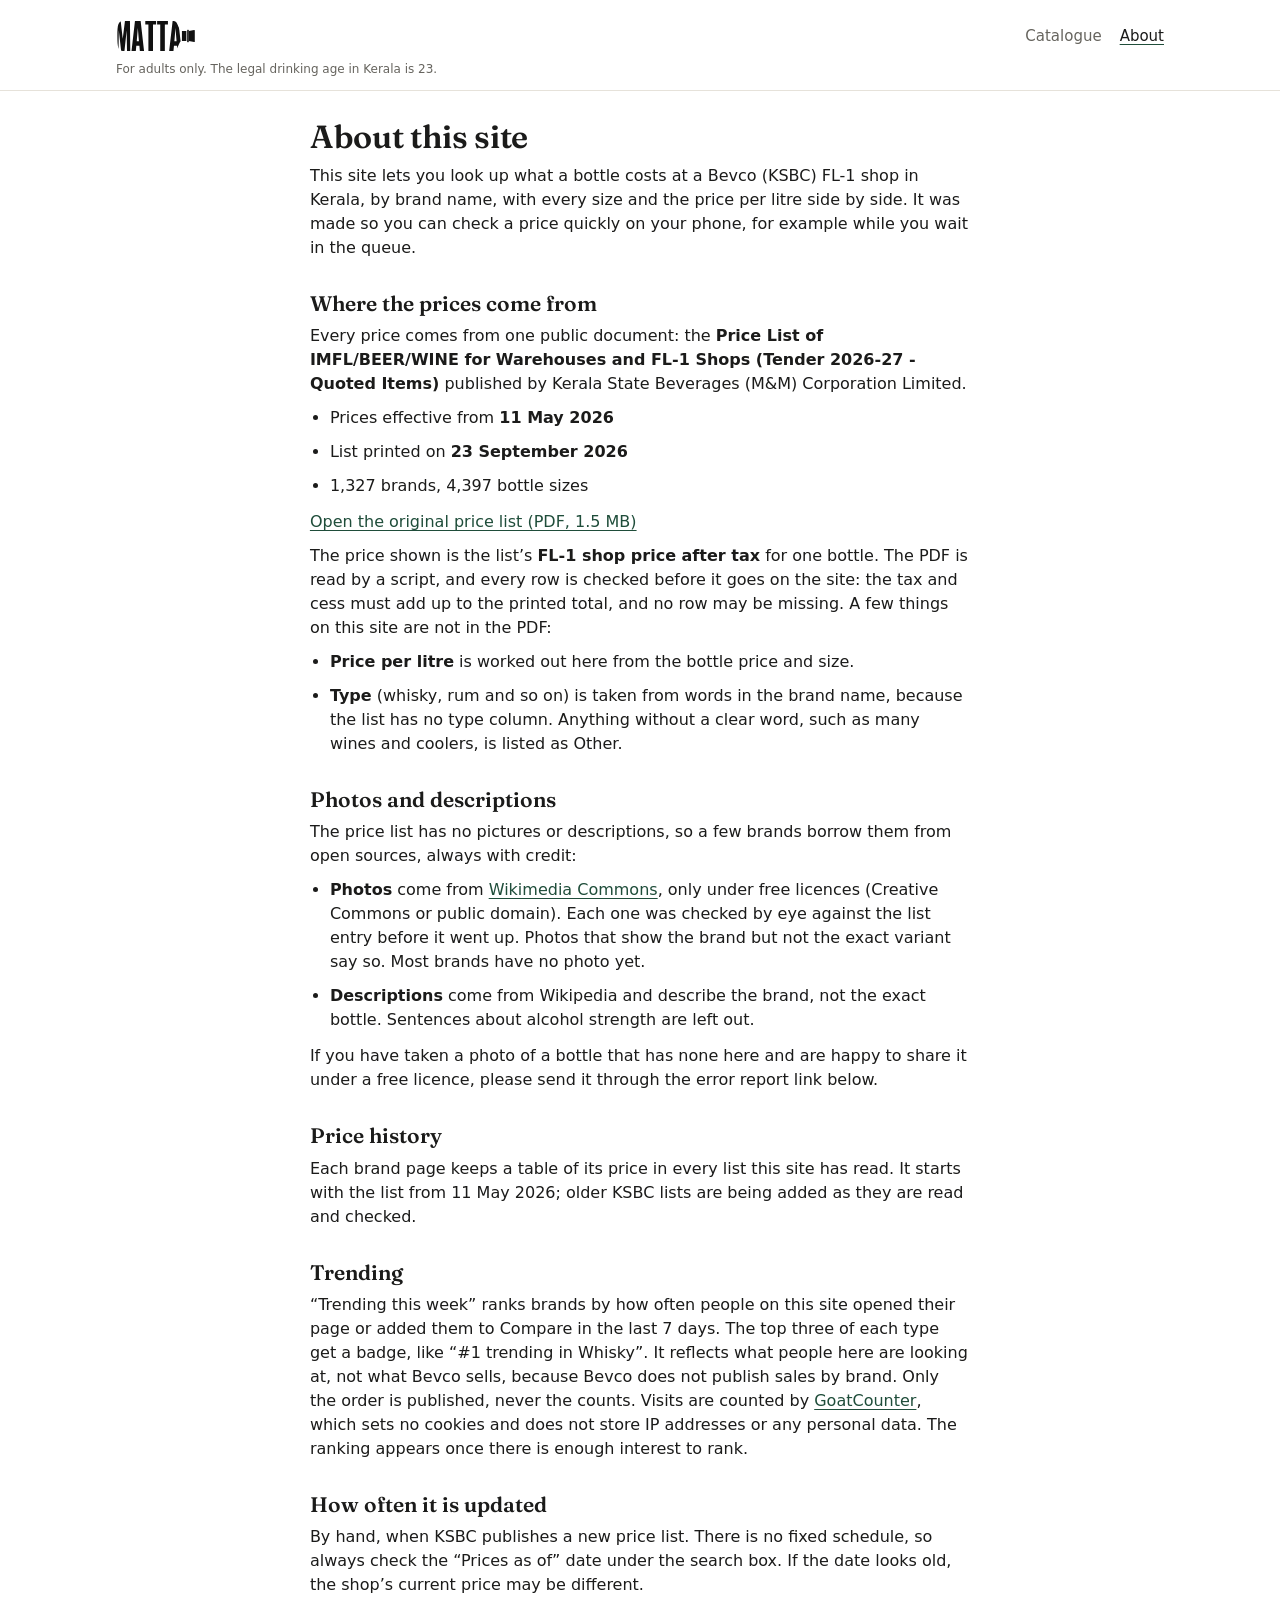
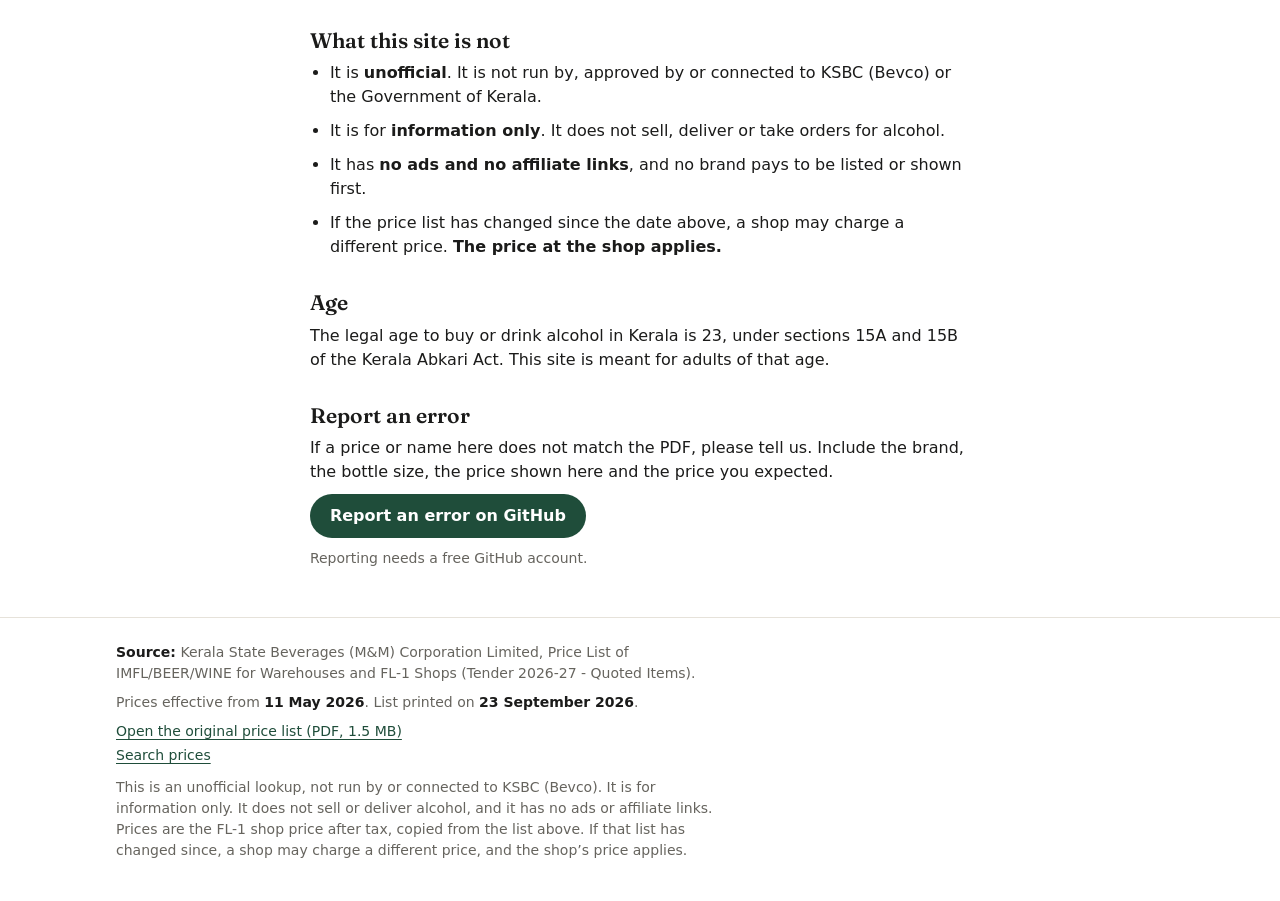
==== commit b170ee2b: "Add the MATTA bottle logo as SVG The owner's sketch, redrawn: MATTA in Oswald Bold (SIL OFL), conver" ====
--- a/about.html
+++ b/about.html
@@ -3,12 +3,12 @@
 <head>
 <meta charset="utf-8">
 <meta name="viewport" content="width=device-width, initial-scale=1">
-<title>About: Kerala liquor prices</title>
+<title>About: Matta, Kerala liquor prices</title>
 <meta name="description" content="Where the Kerala liquor price data comes from, how often it is updated, and how to report a wrong price. Unofficial, informational only.">
 <link rel="canonical" href="https://niap3.github.io/beverage_lister/about.html">
 <meta property="og:type" content="website">
-<meta property="og:site_name" content="Kerala liquor prices">
-<meta property="og:title" content="About: Kerala liquor prices">
+<meta property="og:site_name" content="Matta">
+<meta property="og:title" content="About: Matta, Kerala liquor prices">
 <meta property="og:description" content="Where the price data comes from, how often it is updated, and how to report a wrong price.">
 <meta property="og:url" content="https://niap3.github.io/beverage_lister/about.html">
 <meta property="og:image" content="https://niap3.github.io/beverage_lister/assets/og-image.png">
@@ -30,7 +30,7 @@
 
 <header class="masthead">
   <div class="wrap masthead-row">
-    <p class="site-name"><a href="./"><span class="logo-mark" aria-hidden="true">₹</span>Kerala liquor prices</a></p>
+    <p class="site-name"><a href="./"><img src="assets/logo.svg" alt="Matta, home" width="398" height="170"></a></p>
     <nav aria-label="Site" class="site-nav"><a href="catalogue.html">Catalogue</a> <a href="about.html" aria-current="page">About</a></nav>
   </div>
   <div class="wrap">
--- a/assets/style.css
+++ b/assets/style.css
@@ -99,6 +99,7 @@
 
 .masthead { background: var(--surface); border-bottom: 1px solid var(--line); padding: 14px 0 12px; }
 .masthead-row { display: flex; align-items: center; justify-content: space-between; gap: 12px; }
+.site-name img { display: block; width: auto; height: 34px; }
 .site-name, .site-name a {
   display: flex; align-items: center; gap: 10px;
   margin: 0;
@@ -587,6 +588,185 @@
   .results { grid-template-columns: repeat(3, minmax(0, 1fr)); }
 }
 
+/* ---------- Home (from the owner's mockup) ----------
+ * Centred logo, a white pill search with no coloured stroke, rows of
+ * ranked tiles with holographic rank stickers, and a floating green
+ * Location button. The filters and results appear only while searching. */
+
+:root { --bg: #FFFFFF; }
+
+.hero { padding: 26px 0 6px; text-align: center; }
+.hero-inner { display: flex; flex-direction: column; align-items: center; gap: 6px; }
+.logo { margin: 0; }
+.logo a { color: var(--ink); text-decoration: none; }
+.logo img { display: block; width: auto; height: 72px; }
+.hero .age { margin: 0; font-size: 0.75rem; color: var(--muted); }
+
+.searchbar { background: rgba(255, 255, 255, 0.94); border-bottom: 0; padding: 12px 0 8px; }
+html.has-query .searchbar { border-bottom: 1px solid var(--line); }
+.search { max-width: 420px; margin: 0 auto; }
+html.has-query .search { max-width: none; }
+.search input {
+  height: 56px;
+  padding: 0 52px 0 24px;
+  border: 1px solid var(--line);
+  border-radius: 999px;
+  box-shadow: 0 2px 6px rgba(27, 27, 26, 0.05), 0 8px 24px rgba(27, 27, 26, 0.07);
+  font-size: 1.125rem;
+}
+.search input:placeholder-shown { text-align: center; }
+.search input::placeholder { color: var(--ink); }
+.search input:focus { border-color: var(--line-strong); box-shadow: 0 0 0 3px var(--accent-soft), 0 8px 24px rgba(27, 27, 26, 0.07); }
+.clear { top: 6px; right: 8px; }
+.searchbar .asof { text-align: center; }
+html.has-query .searchbar .asof { text-align: left; }
+
+/* Home vs search: rows on the bare home page, results while searching. */
+html.has-query .home { display: none; }
+html:not(.has-query) .controls,
+html:not(.has-query) #summary,
+html:not(.has-query) #notice,
+html:not(.has-query) #results,
+html:not(.has-query) #more { display: none; }
+.results-main { padding-bottom: 96px; }   /* room for the Location button */
+
+.home { margin-top: 6px; }
+.rows { min-height: 60vh; }
+.row { margin: 26px 0 0; }
+.row-head { display: flex; align-items: baseline; justify-content: space-between; gap: 12px; }
+.row-head h2 { margin: 0; font: 600 1.375rem/1.2 var(--sans); letter-spacing: -0.01em; }
+.see-all { font-size: 0.9375rem; font-weight: 500; white-space: nowrap; }
+.row-sub { margin: 2px 0 12px; font-size: 0.8125rem; color: var(--muted); }
+
+/* A horizontal shelf of tiles that snaps; the page gutter is kept so the
+ * first sticker is never clipped. */
+.tiles {
+  display: flex; gap: 14px;
+  margin: 0 -16px; padding: 12px 16px 8px;
+  list-style: none;
+  overflow-x: auto;
+  scroll-snap-type: x mandatory;
+  scroll-padding: 0 16px;
+  scrollbar-width: none;
+}
+.tiles::-webkit-scrollbar { display: none; }
+.tile { flex: none; width: 148px; scroll-snap-align: start; }
+.tile a { display: block; color: var(--ink); text-decoration: none; }
+.tile-img {
+  position: relative;
+  display: grid; place-items: center;
+  height: 176px;
+  border-radius: 20px;
+  background: #F6F4F0;
+}
+.tile-img .rank { z-index: 1; }
+.tile-img img {
+  position: absolute; inset: 0;
+  width: 100%; height: 100%;
+  object-fit: cover;
+  border-radius: 20px;
+}
+.bottle { width: 54px; height: 126px; }
+.bottle path { fill: color-mix(in srgb, var(--dot, #9A968C) 30%, #fff); stroke: var(--dot, #9A968C); stroke-width: 2.5; }
+.bottle rect { fill: #fff; opacity: 0.85; }
+.tile a:hover .tile-name { text-decoration: underline; text-decoration-color: var(--accent); }
+.tile-name {
+  display: -webkit-box; -webkit-line-clamp: 2; -webkit-box-orient: vertical;
+  overflow: hidden;
+  margin-top: 10px;
+  font-size: 0.8125rem; font-weight: 600; letter-spacing: 0.01em; line-height: 1.3;
+}
+.tile-price {
+  display: block; margin-top: 4px;
+  font: 700 1.5rem/1 var(--price-font);
+  font-variant-numeric: tabular-nums lining-nums;
+}
+.tile-size { display: block; margin-top: 2px; font-size: 0.75rem; color: var(--muted); }
+
+/* Holographic rank sticker: an iridescent disc with the rank number. */
+.rank {
+  position: absolute; top: -12px; left: -10px;
+  display: grid; place-items: center;
+  width: 58px; height: 58px;
+  border-radius: 50%;
+  background:
+    radial-gradient(circle at 32% 26%, rgba(255, 255, 255, 0.95) 0 10%, rgba(255, 255, 255, 0) 38%),
+    linear-gradient(115deg, rgba(255, 255, 255, 0) 30%, rgba(255, 255, 255, 0.55) 45%, rgba(255, 255, 255, 0) 60%),
+    conic-gradient(from 40deg, #FF9AD5, #9BE7FF, #B8FFB0, #FFE98A, #C6A8FF, #FF9AD5);
+  box-shadow: inset 0 0 0 1.5px rgba(255, 255, 255, 0.8), 0 3px 10px rgba(27, 27, 26, 0.22);
+  color: #1B1B1A;   /* 9:1 or better on every hue of the disc */
+  font: 700 1.5rem/1 var(--price-font);
+}
+@media (prefers-reduced-motion: no-preference) {
+  .rank { animation: holo 6s linear infinite; }
+  @keyframes holo { to { filter: hue-rotate(360deg); } }
+}
+
+/* Floating Location button and its sheet. */
+.fab {
+  position: fixed; left: 50%; bottom: calc(18px + env(safe-area-inset-bottom, 0px)); z-index: 4;
+  transform: translateX(-50%);
+  display: inline-flex; align-items: center; justify-content: center; gap: 8px;
+  min-width: 200px; min-height: 56px; padding: 0 28px;
+  border: 0; border-radius: 999px;
+  background: #15803D; color: #FFFFFF;   /* 5.0:1 */
+  font: inherit; font-size: 1.125rem; font-weight: 500;
+  box-shadow: 0 6px 20px rgba(21, 128, 61, 0.35);
+  cursor: pointer;
+}
+.fab:focus-visible { outline: 3px solid #1B1B1A; outline-offset: 3px; }
+body.has-tray .fab { bottom: calc(86px + env(safe-area-inset-bottom, 0px)); }
+
+.sheet {
+  width: 100%; max-width: 480px;
+  margin: auto auto 0; padding: 0;
+  border: 0; border-radius: 20px 20px 0 0;
+  background: var(--surface); color: var(--ink);
+}
+.sheet::backdrop { background: rgba(27, 27, 26, 0.35); }
+.sheet-head { display: flex; align-items: center; justify-content: space-between; padding: 10px 8px 4px 20px; }
+.sheet-head h2 { margin: 0; font: 600 1.25rem/1.2 var(--sans); }
+.sheet-body { padding: 4px 20px calc(22px + env(safe-area-inset-bottom, 0px)); }
+.sheet-body p { margin: 0 0 10px; }
+.sheet { max-height: 85vh; }
+.sheet[open] { display: flex; flex-direction: column; }
+.sheet-body { overflow-y: auto; }
+.loc-filter {
+  width: 100%; height: 44px; margin: 4px 0 12px; padding: 0 16px;
+  border: 1px solid var(--line-strong); border-radius: 999px;
+  background: var(--surface); color: var(--ink); font: inherit;
+}
+.loc-filter:focus { outline: none; border-color: #15803D; box-shadow: 0 0 0 3px #E3F4E8; }
+.loc-list { display: grid; gap: 6px; margin: 0 0 12px; padding: 0; list-style: none; }
+.state {
+  display: flex; align-items: center; gap: 12px;
+  width: 100%; min-height: 56px; padding: 8px 14px;
+  border: 1px solid var(--line); border-radius: 14px;
+  background: var(--surface); color: var(--ink);
+  font: inherit; text-align: left; cursor: pointer;
+}
+.state:hover:not(:disabled) { border-color: #15803D; }
+.state.is-on { border-color: #15803D; background: #F0FAF3; }
+.state:disabled { cursor: default; background: #FAFAF8; }
+.state:disabled .state-name { color: var(--muted); }
+.state-tick {
+  display: grid; place-items: center; flex: none;
+  width: 26px; height: 26px; border-radius: 50%;
+  border: 1.5px solid var(--line-strong);
+  color: #fff; font-size: 0.875rem; font-weight: 700;
+}
+.state.is-on .state-tick { background: #15803D; border-color: #15803D; }
+.state:disabled .state-tick { border-style: dashed; }
+.state-text { display: flex; flex-direction: column; }
+.state-name { font-weight: 600; }
+.state-note { font-size: 0.8125rem; color: var(--muted); }
+.state-none { padding: 12px 4px; color: var(--muted); }
+@media (min-width: 700px) {
+  .sheet { margin: auto; border-radius: 20px; }
+  .tile { width: 168px; }
+  .tile-img { height: 196px; }
+}
+
 @media (prefers-reduced-motion: reduce) {
   *, *::before, *::after {
     transition: none !important;
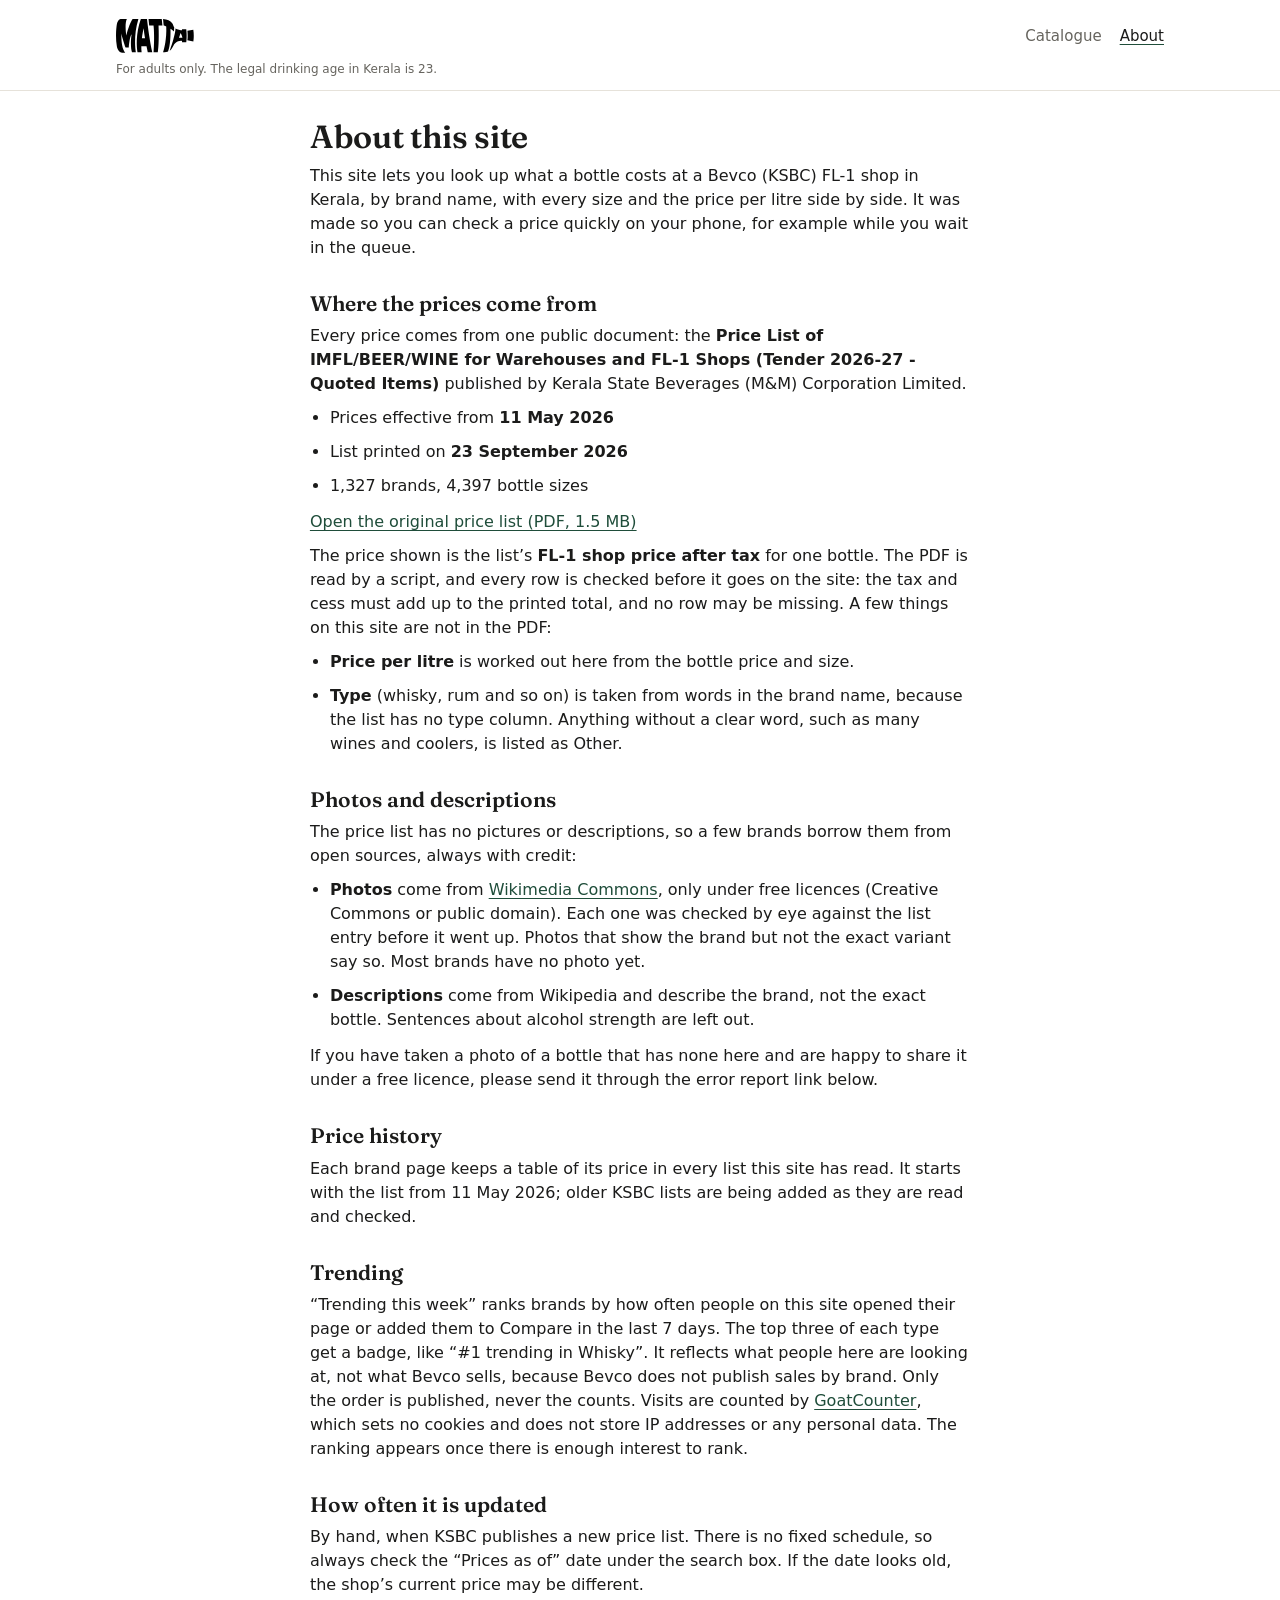
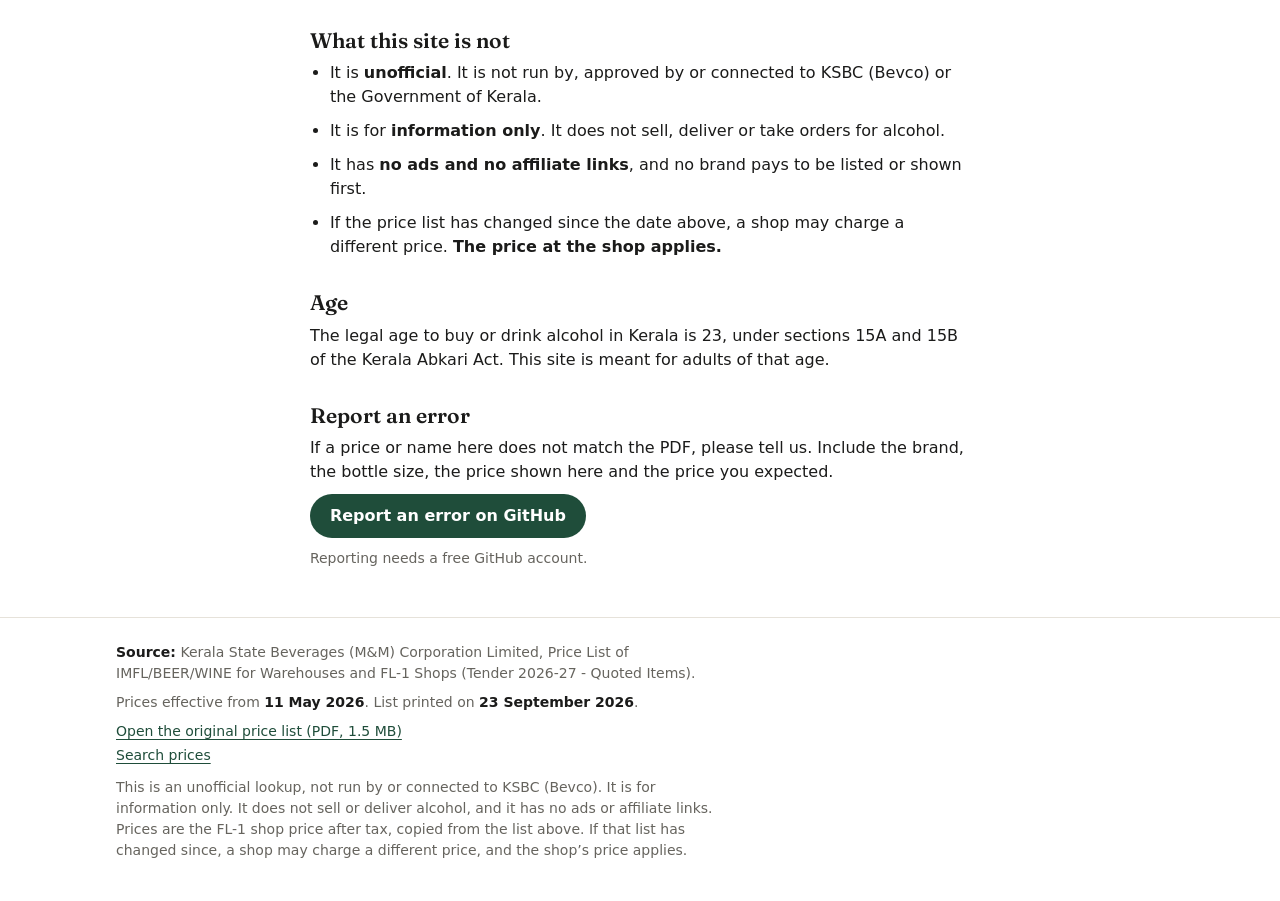
==== commit bda782a9: "Use the owner's Matta logo; new tab icon and share image - assets/logo.svg is now the owner's own ar" ====
--- a/about.html
+++ b/about.html
@@ -19,7 +19,7 @@
 <meta name="twitter:card" content="summary_large_image">
 <meta name="theme-color" content="#FFFFFF">
 <meta name="color-scheme" content="light">
-<link rel="icon" href="data:image/svg+xml,%3Csvg xmlns='http://www.w3.org/2000/svg' viewBox='0 0 32 32'%3E%3Crect width='32' height='32' rx='6' fill='%238A3B1E'/%3E%3Ctext x='16' y='24' font-size='22' font-family='sans-serif' font-weight='700' text-anchor='middle' fill='%23FFFDF8'%3E%E2%82%B9%3C/text%3E%3C/svg%3E">
+<link rel="icon" href="assets/favicon.svg" type="image/svg+xml">
 <link rel="preload" href="assets/fonts/barlow-semi-condensed-latin-700-normal.woff2" as="font" type="font/woff2" crossorigin>
 <link rel="preload" href="assets/fonts/fraunces-latin-600-normal.woff2" as="font" type="font/woff2" crossorigin>
 <link rel="stylesheet" href="assets/style.css">
@@ -30,7 +30,7 @@
 
 <header class="masthead">
   <div class="wrap masthead-row">
-    <p class="site-name"><a href="./"><img src="assets/logo.svg" alt="Matta, home" width="398" height="170"></a></p>
+    <p class="site-name"><a href="./"><img src="assets/logo.svg" alt="Matta, home" width="304" height="132"></a></p>
     <nav aria-label="Site" class="site-nav"><a href="catalogue.html">Catalogue</a> <a href="about.html" aria-current="page">About</a></nav>
   </div>
   <div class="wrap">
